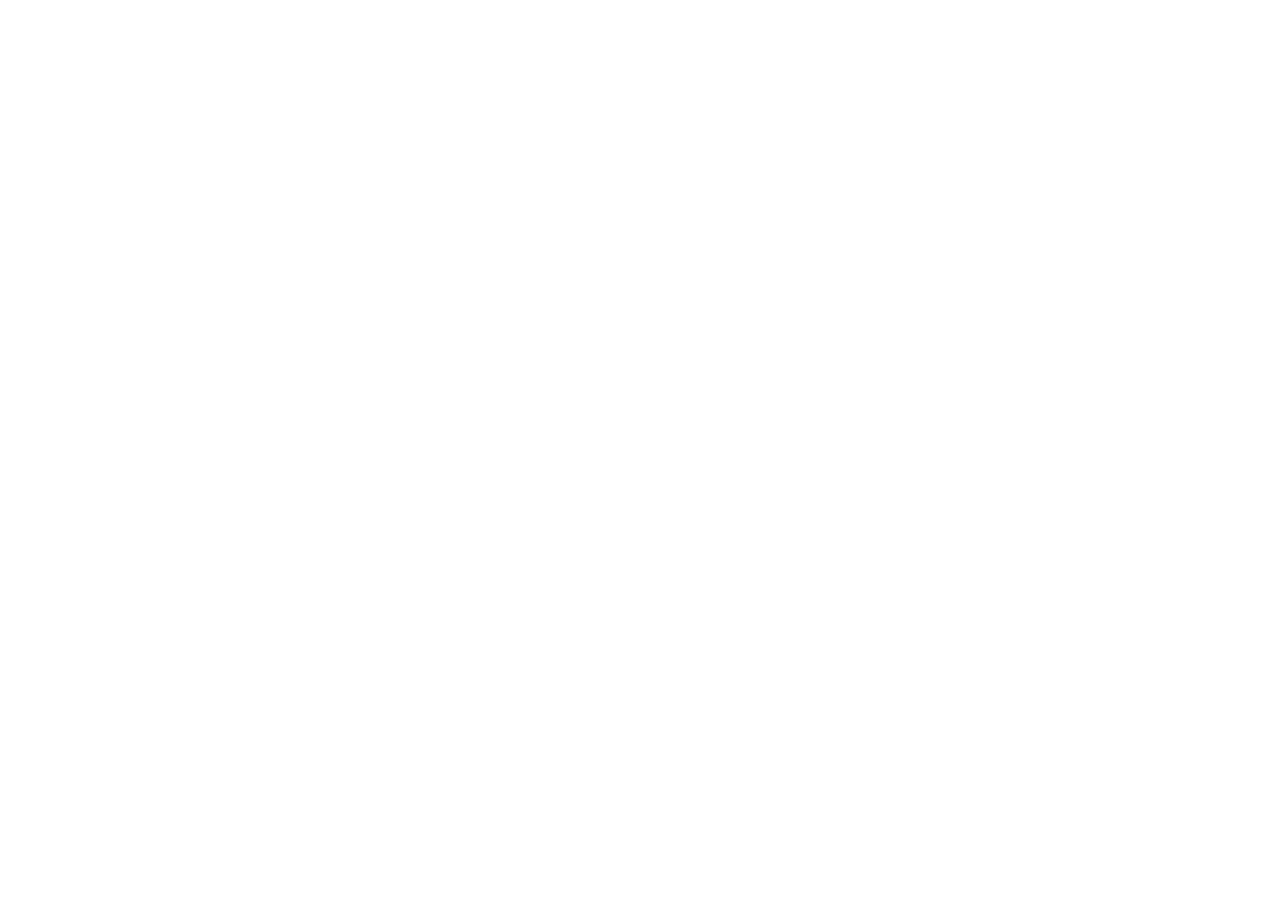
==== index.html @ 6e20f707 "init project" ====
<!DOCTYPE html>
<html lang="en">

<head>
    <meta charset="UTF-8">
    <meta http-equiv="X-UA-Compatible" content="IE=edge">
    <meta name="viewport" content="width=device-width, initial-scale=1.0">
    <title>Document</title>
</head>

<body>

</body>

</html>
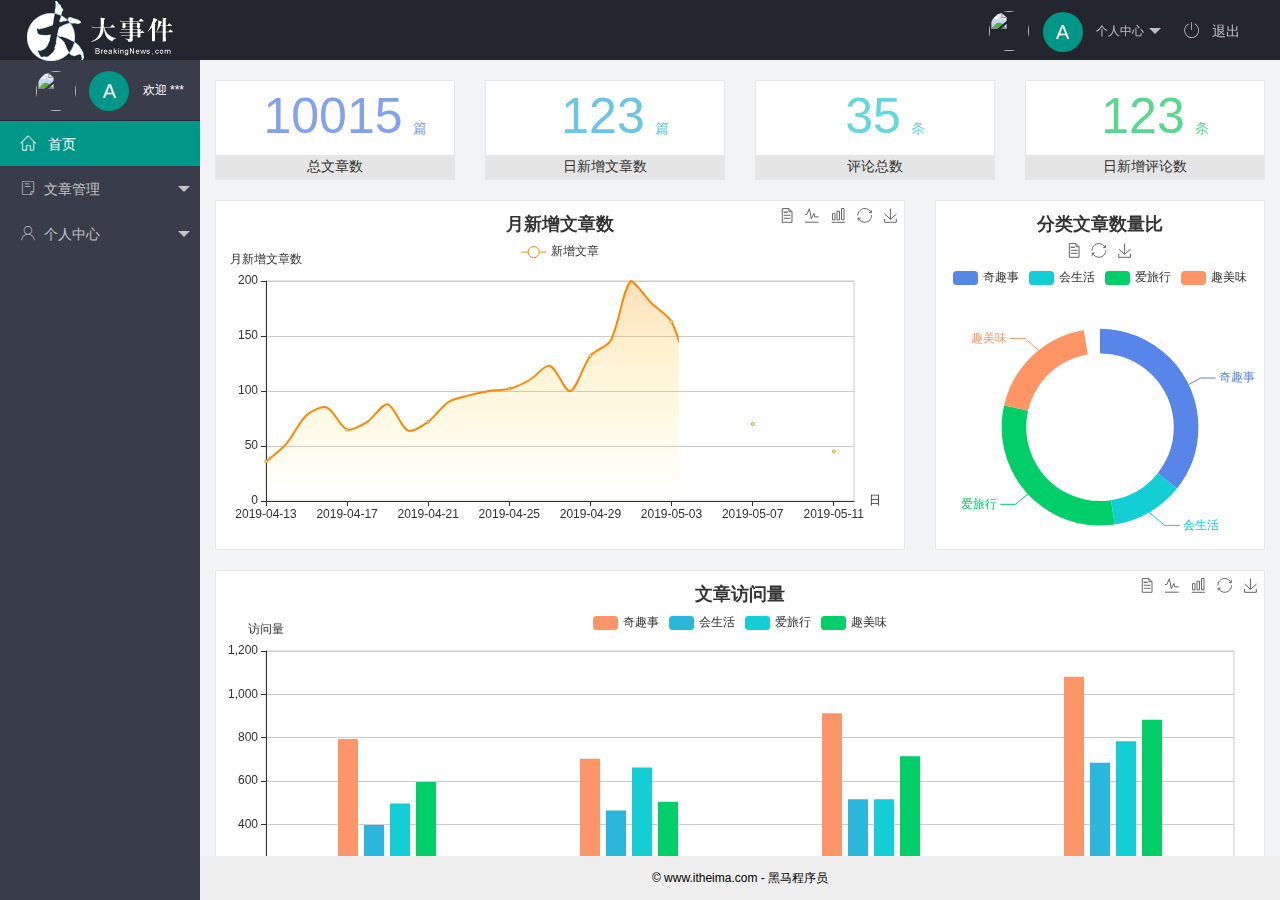
==== commit 7d698808: "完成了主页功能的开发" ====
--- a/index.html
+++ b/index.html
@@ -5,11 +5,94 @@
     <meta charset="UTF-8">
     <meta http-equiv="X-UA-Compatible" content="IE=edge">
     <meta name="viewport" content="width=device-width, initial-scale=1.0">
-    <title>Document</title>
+    <title>后台主页</title>
+    <!-- 导入 layui 的样式表 -->
+    <link rel="stylesheet" href="./assets/lib/layui/css/layui.css" />
+    <!-- 导入第三方图标库 -->
+    <link rel="stylesheet" href="./assets/fonts/iconfont.css" />
+    <!-- 导入自己的样式表 -->
+    <link rel="stylesheet" href="./assets/css/index.css" />
 </head>
 
 <body>
+    <div class="layui-layout layui-layout-admin">
+        <div class="layui-header">
+            <div class="layui-logo layui-hide-xs ">
+                <img src="./assets/images/logo.png" alt="">
+            </div>
+            <!-- 头部区域（可配合layui 已有的水平导航） -->
+            <ul class="layui-nav layui-layout-right">
+                <li class="layui-nav-item layui-hide layui-show-md-inline-block">
+                    <a href="javascript:;" class="userinfo">
+                        <img src="//tva1.sinaimg.cn/crop.0.0.118.118.180/5db11ff4gw1e77d3nqrv8j203b03cweg.jpg" class="layui-nav-img">
+                        <span class="text-avatar">A</span> 个人中心
+                    </a>
+                    <dl class="layui-nav-child">
+                        <dd><a href="">基本资料</a></dd>
+                        <dd><a href="">更换头像</a></dd>
+                        <dd><a href="">重置密码</a></dd>
+                    </dl>
+                </li>
+                <li class="layui-nav-item" lay-header-event="menuRight" lay-unselect>
+                    <a href="javascript:;" id="btnLogout">
+                        <span class="iconfont icon-tuichu"></span> 退出
+                    </a>
+                </li>
+            </ul>
+        </div>
 
+        <div class="layui-side layui-bg-black">
+            <div class="layui-side-scroll">
+                <div class="userinfo">
+                    <img src="//tva1.sinaimg.cn/crop.0.0.118.118.180/5db11ff4gw1e77d3nqrv8j203b03cweg.jpg" class="layui-nav-img">
+                    <span class="text-avatar">A</span>
+                    <span id="welcome">欢迎 ***</span>
+                </div>
+                <!-- 左侧导航区域（可配合layui已有的垂直导航） -->
+                <ul class="layui-nav layui-nav-tree" lay-shrink="all">
+                    <li class="layui-nav-item layui-this">
+                        <a href="./home/dashboard.html" target="fm">
+                            <span class="iconfont icon-home"></span> 首页
+                        </a>
+                    </li>
+                    <li class="layui-nav-item">
+                        <a class="" href="javascript:;"><span class="iconfont icon-16"></span>文章管理</a>
+                        <dl class="layui-nav-child">
+                            <dd><a href="javascript:;"><i class="layui-icon layui-icon-app"></i>文章类别</a></dd>
+                            <dd><a href="javascript:;"><i class="layui-icon layui-icon-app"></i>文章列表</a></dd>
+                            <dd><a href="javascript:;"><i class="layui-icon layui-icon-app"></i>发布文章</a></dd>
+                        </dl>
+                    </li>
+                    <li class="layui-nav-item">
+                        <a href="javascript:;"><span class="iconfont icon-user"></span>个人中心</a>
+                        <dl class="layui-nav-child">
+                            <dd><a href="javascript:;"><i class="layui-icon layui-icon-app"></i>基本资料</a></dd>
+                            <dd><a href="javascript:;"><i class="layui-icon layui-icon-app"></i>更换头像</a></dd>
+                            <dd><a href="javascript:;"><i class="layui-icon layui-icon-app"></i>重置密码</a></dd>
+                        </dl>
+                    </li>
+                </ul>
+            </div>
+        </div>
+
+        <div class="layui-body">
+            <!-- 内容主体区域 -->
+            <iframe name="fm" src="./home/dashboard.html" frameborder="0"></iframe>
+        </div>
+
+        <div class="layui-footer">
+            <!-- 底部固定区域 -->
+            © www.itheima.com - 黑马程序员
+        </div>
+    </div>
+    <!-- 导入 layui 的JS文件 -->
+    <script src="./assets/lib/layui/layui.all.js"></script>
+    <!-- 导入 jQuery -->
+    <script src="./assets/lib/jquery.js"></script>
+    <!-- 导入自己封装的 baseAPI -->
+    <script src="./assets/js/baseAPI.js"></script>
+    <!-- 导入自己的 js 文件 -->
+    <script src="./assets/js/index.js"></script>
 </body>
 
 </html>--- a/assets/lib/layui/css/layui.css
+++ b/assets/lib/layui/css/layui.css
@@ -0,0 +1,2 @@
+/** layui-v2.5.5 MIT License By https://www.layui.com */
+ .layui-inline,img{display:inline-block;vertical-align:middle}h1,h2,h3,h4,h5,h6{font-weight:400}.layui-edge,.layui-header,.layui-inline,.layui-main{position:relative}.layui-body,.layui-edge,.layui-elip{overflow:hidden}.layui-btn,.layui-edge,.layui-inline,img{vertical-align:middle}.layui-btn,.layui-disabled,.layui-icon,.layui-unselect{-moz-user-select:none;-webkit-user-select:none;-ms-user-select:none}.layui-elip,.layui-form-checkbox span,.layui-form-pane .layui-form-label{text-overflow:ellipsis;white-space:nowrap}.layui-breadcrumb,.layui-tree-btnGroup{visibility:hidden}blockquote,body,button,dd,div,dl,dt,form,h1,h2,h3,h4,h5,h6,input,li,ol,p,pre,td,textarea,th,ul{margin:0;padding:0;-webkit-tap-highlight-color:rgba(0,0,0,0)}a:active,a:hover{outline:0}img{border:none}li{list-style:none}table{border-collapse:collapse;border-spacing:0}h4,h5,h6{font-size:100%}button,input,optgroup,option,select,textarea{font-family:inherit;font-size:inherit;font-style:inherit;font-weight:inherit;outline:0}pre{white-space:pre-wrap;white-space:-moz-pre-wrap;white-space:-pre-wrap;white-space:-o-pre-wrap;word-wrap:break-word}body{line-height:24px;font:14px Helvetica Neue,Helvetica,PingFang SC,Tahoma,Arial,sans-serif}hr{height:1px;margin:10px 0;border:0;clear:both}a{color:#333;text-decoration:none}a:hover{color:#777}a cite{font-style:normal;*cursor:pointer}.layui-border-box,.layui-border-box *{box-sizing:border-box}.layui-box,.layui-box *{box-sizing:content-box}.layui-clear{clear:both;*zoom:1}.layui-clear:after{content:'\20';clear:both;*zoom:1;display:block;height:0}.layui-inline{*display:inline;*zoom:1}.layui-edge{display:inline-block;width:0;height:0;border-width:6px;border-style:dashed;border-color:transparent}.layui-edge-top{top:-4px;border-bottom-color:#999;border-bottom-style:solid}.layui-edge-right{border-left-color:#999;border-left-style:solid}.layui-edge-bottom{top:2px;border-top-color:#999;border-top-style:solid}.layui-edge-left{border-right-color:#999;border-right-style:solid}.layui-disabled,.layui-disabled:hover{color:#d2d2d2!important;cursor:not-allowed!important}.layui-circle{border-radius:100%}.layui-show{display:block!important}.layui-hide{display:none!important}@font-face{font-family:layui-icon;src:url(../font/iconfont.eot?v=250);src:url(../font/iconfont.eot?v=250#iefix) format('embedded-opentype'),url(../font/iconfont.woff2?v=250) format('woff2'),url(../font/iconfont.woff?v=250) format('woff'),url(../font/iconfont.ttf?v=250) format('truetype'),url(../font/iconfont.svg?v=250#layui-icon) format('svg')}.layui-icon{font-family:layui-icon!important;font-size:16px;font-style:normal;-webkit-font-smoothing:antialiased;-moz-osx-font-smoothing:grayscale}.layui-icon-reply-fill:before{content:"\e611"}.layui-icon-set-fill:before{content:"\e614"}.layui-icon-menu-fill:before{content:"\e60f"}.layui-icon-search:before{content:"\e615"}.layui-icon-share:before{content:"\e641"}.layui-icon-set-sm:before{content:"\e620"}.layui-icon-engine:before{content:"\e628"}.layui-icon-close:before{content:"\1006"}.layui-icon-close-fill:before{content:"\1007"}.layui-icon-chart-screen:before{content:"\e629"}.layui-icon-star:before{content:"\e600"}.layui-icon-circle-dot:before{content:"\e617"}.layui-icon-chat:before{content:"\e606"}.layui-icon-release:before{content:"\e609"}.layui-icon-list:before{content:"\e60a"}.layui-icon-chart:before{content:"\e62c"}.layui-icon-ok-circle:before{content:"\1005"}.layui-icon-layim-theme:before{content:"\e61b"}.layui-icon-table:before{content:"\e62d"}.layui-icon-right:before{content:"\e602"}.layui-icon-left:before{content:"\e603"}.layui-icon-cart-simple:before{content:"\e698"}.layui-icon-face-cry:before{content:"\e69c"}.layui-icon-face-smile:before{content:"\e6af"}.layui-icon-survey:before{content:"\e6b2"}.layui-icon-tree:before{content:"\e62e"}.layui-icon-upload-circle:before{content:"\e62f"}.layui-icon-add-circle:before{content:"\e61f"}.layui-icon-download-circle:before{content:"\e601"}.layui-icon-templeate-1:before{content:"\e630"}.layui-icon-util:before{content:"\e631"}.layui-icon-face-surprised:before{content:"\e664"}.layui-icon-edit:before{content:"\e642"}.layui-icon-speaker:before{content:"\e645"}.layui-icon-down:before{content:"\e61a"}.layui-icon-file:before{content:"\e621"}.layui-icon-layouts:before{content:"\e632"}.layui-icon-rate-half:before{content:"\e6c9"}.layui-icon-add-circle-fine:before{content:"\e608"}.layui-icon-prev-circle:before{content:"\e633"}.layui-icon-read:before{content:"\e705"}.layui-icon-404:before{content:"\e61c"}.layui-icon-carousel:before{content:"\e634"}.layui-icon-help:before{content:"\e607"}.layui-icon-code-circle:before{content:"\e635"}.layui-icon-water:before{content:"\e636"}.layui-icon-username:before{content:"\e66f"}.layui-icon-find-fill:before{content:"\e670"}.layui-icon-about:before{content:"\e60b"}.layui-icon-location:before{content:"\e715"}.layui-icon-up:before{content:"\e619"}.layui-icon-pause:before{content:"\e651"}.layui-icon-date:before{content:"\e637"}.layui-icon-layim-uploadfile:before{content:"\e61d"}.layui-icon-delete:before{content:"\e640"}.layui-icon-play:before{content:"\e652"}.layui-icon-top:before{content:"\e604"}.layui-icon-friends:before{content:"\e612"}.layui-icon-refresh-3:before{content:"\e9aa"}.layui-icon-ok:before{content:"\e605"}.layui-icon-layer:before{content:"\e638"}.layui-icon-face-smile-fine:before{content:"\e60c"}.layui-icon-dollar:before{content:"\e659"}.layui-icon-group:before{content:"\e613"}.layui-icon-layim-download:before{content:"\e61e"}.layui-icon-picture-fine:before{content:"\e60d"}.layui-icon-link:before{content:"\e64c"}.layui-icon-diamond:before{content:"\e735"}.layui-icon-log:before{content:"\e60e"}.layui-icon-rate-solid:before{content:"\e67a"}.layui-icon-fonts-del:before{content:"\e64f"}.layui-icon-unlink:before{content:"\e64d"}.layui-icon-fonts-clear:before{content:"\e639"}.layui-icon-triangle-r:before{content:"\e623"}.layui-icon-circle:before{content:"\e63f"}.layui-icon-radio:before{content:"\e643"}.layui-icon-align-center:before{content:"\e647"}.layui-icon-align-right:before{content:"\e648"}.layui-icon-align-left:before{content:"\e649"}.layui-icon-loading-1:before{content:"\e63e"}.layui-icon-return:before{content:"\e65c"}.layui-icon-fonts-strong:before{content:"\e62b"}.layui-icon-upload:before{content:"\e67c"}.layui-icon-dialogue:before{content:"\e63a"}.layui-icon-video:before{content:"\e6ed"}.layui-icon-headset:before{content:"\e6fc"}.layui-icon-cellphone-fine:before{content:"\e63b"}.layui-icon-add-1:before{content:"\e654"}.layui-icon-face-smile-b:before{content:"\e650"}.layui-icon-fonts-html:before{content:"\e64b"}.layui-icon-form:before{content:"\e63c"}.layui-icon-cart:before{content:"\e657"}.layui-icon-camera-fill:before{content:"\e65d"}.layui-icon-tabs:before{content:"\e62a"}.layui-icon-fonts-code:before{content:"\e64e"}.layui-icon-fire:before{content:"\e756"}.layui-icon-set:before{content:"\e716"}.layui-icon-fonts-u:before{content:"\e646"}.layui-icon-triangle-d:before{content:"\e625"}.layui-icon-tips:before{content:"\e702"}.layui-icon-picture:before{content:"\e64a"}.layui-icon-more-vertical:before{content:"\e671"}.layui-icon-flag:before{content:"\e66c"}.layui-icon-loading:before{content:"\e63d"}.layui-icon-fonts-i:before{content:"\e644"}.layui-icon-refresh-1:before{content:"\e666"}.layui-icon-rmb:before{content:"\e65e"}.layui-icon-home:before{content:"\e68e"}.layui-icon-user:before{content:"\e770"}.layui-icon-notice:before{content:"\e667"}.layui-icon-login-weibo:before{content:"\e675"}.layui-icon-voice:before{content:"\e688"}.layui-icon-upload-drag:before{content:"\e681"}.layui-icon-login-qq:before{content:"\e676"}.layui-icon-snowflake:before{content:"\e6b1"}.layui-icon-file-b:before{content:"\e655"}.layui-icon-template:before{content:"\e663"}.layui-icon-auz:before{content:"\e672"}.layui-icon-console:before{content:"\e665"}.layui-icon-app:before{content:"\e653"}.layui-icon-prev:before{content:"\e65a"}.layui-icon-website:before{content:"\e7ae"}.layui-icon-next:before{content:"\e65b"}.layui-icon-component:before{content:"\e857"}.layui-icon-more:before{content:"\e65f"}.layui-icon-login-wechat:before{content:"\e677"}.layui-icon-shrink-right:before{content:"\e668"}.layui-icon-spread-left:before{content:"\e66b"}.layui-icon-camera:before{content:"\e660"}.layui-icon-note:before{content:"\e66e"}.layui-icon-refresh:before{content:"\e669"}.layui-icon-female:before{content:"\e661"}.layui-icon-male:before{content:"\e662"}.layui-icon-password:before{content:"\e673"}.layui-icon-senior:before{content:"\e674"}.layui-icon-theme:before{content:"\e66a"}.layui-icon-tread:before{content:"\e6c5"}.layui-icon-praise:before{content:"\e6c6"}.layui-icon-star-fill:before{content:"\e658"}.layui-icon-rate:before{content:"\e67b"}.layui-icon-template-1:before{content:"\e656"}.layui-icon-vercode:before{content:"\e679"}.layui-icon-cellphone:before{content:"\e678"}.layui-icon-screen-full:before{content:"\e622"}.layui-icon-screen-restore:before{content:"\e758"}.layui-icon-cols:before{content:"\e610"}.layui-icon-export:before{content:"\e67d"}.layui-icon-print:before{content:"\e66d"}.layui-icon-slider:before{content:"\e714"}.layui-icon-addition:before{content:"\e624"}.layui-icon-subtraction:before{content:"\e67e"}.layui-icon-service:before{content:"\e626"}.layui-icon-transfer:before{content:"\e691"}.layui-main{width:1140px;margin:0 auto}.layui-header{z-index:1000;height:60px}.layui-header a:hover{transition:all .5s;-webkit-transition:all .5s}.layui-side{position:fixed;left:0;top:0;bottom:0;z-index:999;width:200px;overflow-x:hidden}.layui-side-scroll{position:relative;width:220px;height:100%;overflow-x:hidden}.layui-body{position:absolute;left:200px;right:0;top:0;bottom:0;z-index:998;width:auto;overflow-y:auto;box-sizing:border-box}.layui-layout-body{overflow:hidden}.layui-layout-admin .layui-header{background-color:#23262E}.layui-layout-admin .layui-side{top:60px;width:200px;overflow-x:hidden}.layui-layout-admin .layui-body{position:fixed;top:60px;bottom:44px}.layui-layout-admin .layui-main{width:auto;margin:0 15px}.layui-layout-admin .layui-footer{position:fixed;left:200px;right:0;bottom:0;height:44px;line-height:44px;padding:0 15px;background-color:#eee}.layui-layout-admin .layui-logo{position:absolute;left:0;top:0;width:200px;height:100%;line-height:60px;text-align:center;color:#009688;font-size:16px}.layui-layout-admin .layui-header .layui-nav{background:0 0}.layui-layout-left{position:absolute!important;left:200px;top:0}.layui-layout-right{position:absolute!important;right:0;top:0}.layui-container{position:relative;margin:0 auto;padding:0 15px;box-sizing:border-box}.layui-fluid{position:relative;margin:0 auto;padding:0 15px}.layui-row:after,.layui-row:before{content:'';display:block;clear:both}.layui-col-lg1,.layui-col-lg10,.layui-col-lg11,.layui-col-lg12,.layui-col-lg2,.layui-col-lg3,.layui-col-lg4,.layui-col-lg5,.layui-col-lg6,.layui-col-lg7,.layui-col-lg8,.layui-col-lg9,.layui-col-md1,.layui-col-md10,.layui-col-md11,.layui-col-md12,.layui-col-md2,.layui-col-md3,.layui-col-md4,.layui-col-md5,.layui-col-md6,.layui-col-md7,.layui-col-md8,.layui-col-md9,.layui-col-sm1,.layui-col-sm10,.layui-col-sm11,.layui-col-sm12,.layui-col-sm2,.layui-col-sm3,.layui-col-sm4,.layui-col-sm5,.layui-col-sm6,.layui-col-sm7,.layui-col-sm8,.layui-col-sm9,.layui-col-xs1,.layui-col-xs10,.layui-col-xs11,.layui-col-xs12,.layui-col-xs2,.layui-col-xs3,.layui-col-xs4,.layui-col-xs5,.layui-col-xs6,.layui-col-xs7,.layui-col-xs8,.layui-col-xs9{position:relative;display:block;box-sizing:border-box}.layui-col-xs1,.layui-col-xs10,.layui-col-xs11,.layui-col-xs12,.layui-col-xs2,.layui-col-xs3,.layui-col-xs4,.layui-col-xs5,.layui-col-xs6,.layui-col-xs7,.layui-col-xs8,.layui-col-xs9{float:left}.layui-col-xs1{width:8.33333333%}.layui-col-xs2{width:16.66666667%}.layui-col-xs3{width:25%}.layui-col-xs4{width:33.33333333%}.layui-col-xs5{width:41.66666667%}.layui-col-xs6{width:50%}.layui-col-xs7{width:58.33333333%}.layui-col-xs8{width:66.66666667%}.layui-col-xs9{width:75%}.layui-col-xs10{width:83.33333333%}.layui-col-xs11{width:91.66666667%}.layui-col-xs12{width:100%}.layui-col-xs-offset1{margin-left:8.33333333%}.layui-col-xs-offset2{margin-left:16.66666667%}.layui-col-xs-offset3{margin-left:25%}.layui-col-xs-offset4{margin-left:33.33333333%}.layui-col-xs-offset5{margin-left:41.66666667%}.layui-col-xs-offset6{margin-left:50%}.layui-col-xs-offset7{margin-left:58.33333333%}.layui-col-xs-offset8{margin-left:66.66666667%}.layui-col-xs-offset9{margin-left:75%}.layui-col-xs-offset10{margin-left:83.33333333%}.layui-col-xs-offset11{margin-left:91.66666667%}.layui-col-xs-offset12{margin-left:100%}@media screen and (max-width:768px){.layui-hide-xs{display:none!important}.layui-show-xs-block{display:block!important}.layui-show-xs-inline{display:inline!important}.layui-show-xs-inline-block{display:inline-block!important}}@media screen and (min-width:768px){.layui-container{width:750px}.layui-hide-sm{display:none!important}.layui-show-sm-block{display:block!important}.layui-show-sm-inline{display:inline!important}.layui-show-sm-inline-block{display:inline-block!important}.layui-col-sm1,.layui-col-sm10,.layui-col-sm11,.layui-col-sm12,.layui-col-sm2,.layui-col-sm3,.layui-col-sm4,.layui-col-sm5,.layui-col-sm6,.layui-col-sm7,.layui-col-sm8,.layui-col-sm9{float:left}.layui-col-sm1{width:8.33333333%}.layui-col-sm2{width:16.66666667%}.layui-col-sm3{width:25%}.layui-col-sm4{width:33.33333333%}.layui-col-sm5{width:41.66666667%}.layui-col-sm6{width:50%}.layui-col-sm7{width:58.33333333%}.layui-col-sm8{width:66.66666667%}.layui-col-sm9{width:75%}.layui-col-sm10{width:83.33333333%}.layui-col-sm11{width:91.66666667%}.layui-col-sm12{width:100%}.layui-col-sm-offset1{margin-left:8.33333333%}.layui-col-sm-offset2{margin-left:16.66666667%}.layui-col-sm-offset3{margin-left:25%}.layui-col-sm-offset4{margin-left:33.33333333%}.layui-col-sm-offset5{margin-left:41.66666667%}.layui-col-sm-offset6{margin-left:50%}.layui-col-sm-offset7{margin-left:58.33333333%}.layui-col-sm-offset8{margin-left:66.66666667%}.layui-col-sm-offset9{margin-left:75%}.layui-col-sm-offset10{margin-left:83.33333333%}.layui-col-sm-offset11{margin-left:91.66666667%}.layui-col-sm-offset12{margin-left:100%}}@media screen and (min-width:992px){.layui-container{width:970px}.layui-hide-md{display:none!important}.layui-show-md-block{display:block!important}.layui-show-md-inline{display:inline!important}.layui-show-md-inline-block{display:inline-block!important}.layui-col-md1,.layui-col-md10,.layui-col-md11,.layui-col-md12,.layui-col-md2,.layui-col-md3,.layui-col-md4,.layui-col-md5,.layui-col-md6,.layui-col-md7,.layui-col-md8,.layui-col-md9{float:left}.layui-col-md1{width:8.33333333%}.layui-col-md2{width:16.66666667%}.layui-col-md3{width:25%}.layui-col-md4{width:33.33333333%}.layui-col-md5{width:41.66666667%}.layui-col-md6{width:50%}.layui-col-md7{width:58.33333333%}.layui-col-md8{width:66.66666667%}.layui-col-md9{width:75%}.layui-col-md10{width:83.33333333%}.layui-col-md11{width:91.66666667%}.layui-col-md12{width:100%}.layui-col-md-offset1{margin-left:8.33333333%}.layui-col-md-offset2{margin-left:16.66666667%}.layui-col-md-offset3{margin-left:25%}.layui-col-md-offset4{margin-left:33.33333333%}.layui-col-md-offset5{margin-left:41.66666667%}.layui-col-md-offset6{margin-left:50%}.layui-col-md-offset7{margin-left:58.33333333%}.layui-col-md-offset8{margin-left:66.66666667%}.layui-col-md-offset9{margin-left:75%}.layui-col-md-offset10{margin-left:83.33333333%}.layui-col-md-offset11{margin-left:91.66666667%}.layui-col-md-offset12{margin-left:100%}}@media screen and (min-width:1200px){.layui-container{width:1170px}.layui-hide-lg{display:none!important}.layui-show-lg-block{display:block!important}.layui-show-lg-inline{display:inline!important}.layui-show-lg-inline-block{display:inline-block!important}.layui-col-lg1,.layui-col-lg10,.layui-col-lg11,.layui-col-lg12,.layui-col-lg2,.layui-col-lg3,.layui-col-lg4,.layui-col-lg5,.layui-col-lg6,.layui-col-lg7,.layui-col-lg8,.layui-col-lg9{float:left}.layui-col-lg1{width:8.33333333%}.layui-col-lg2{width:16.66666667%}.layui-col-lg3{width:25%}.layui-col-lg4{width:33.33333333%}.layui-col-lg5{width:41.66666667%}.layui-col-lg6{width:50%}.layui-col-lg7{width:58.33333333%}.layui-col-lg8{width:66.66666667%}.layui-col-lg9{width:75%}.layui-col-lg10{width:83.33333333%}.layui-col-lg11{width:91.66666667%}.layui-col-lg12{width:100%}.layui-col-lg-offset1{margin-left:8.33333333%}.layui-col-lg-offset2{margin-left:16.66666667%}.layui-col-lg-offset3{margin-left:25%}.layui-col-lg-offset4{margin-left:33.33333333%}.layui-col-lg-offset5{margin-left:41.66666667%}.layui-col-lg-offset6{margin-left:50%}.layui-col-lg-offset7{margin-left:58.33333333%}.layui-col-lg-offset8{margin-left:66.66666667%}.layui-col-lg-offset9{margin-left:75%}.layui-col-lg-offset10{margin-left:83.33333333%}.layui-col-lg-offset11{margin-left:91.66666667%}.layui-col-lg-offset12{margin-left:100%}}.layui-col-space1{margin:-.5px}.layui-col-space1>*{padding:.5px}.layui-col-space3{margin:-1.5px}.layui-col-space3>*{padding:1.5px}.layui-col-space5{margin:-2.5px}.layui-col-space5>*{padding:2.5px}.layui-col-space8{margin:-3.5px}.layui-col-space8>*{padding:3.5px}.layui-col-space10{margin:-5px}.layui-col-space10>*{padding:5px}.layui-col-space12{margin:-6px}.layui-col-space12>*{padding:6px}.layui-col-space15{margin:-7.5px}.layui-col-space15>*{padding:7.5px}.layui-col-space18{margin:-9px}.layui-col-space18>*{padding:9px}.layui-col-space20{margin:-10px}.layui-col-space20>*{padding:10px}.layui-col-space22{margin:-11px}.layui-col-space22>*{padding:11px}.layui-col-space25{margin:-12.5px}.layui-col-space25>*{padding:12.5px}.layui-col-space30{margin:-15px}.layui-col-space30>*{padding:15px}.layui-btn,.layui-input,.layui-select,.layui-textarea,.layui-upload-button{outline:0;-webkit-appearance:none;transition:all .3s;-webkit-transition:all .3s;box-sizing:border-box}.layui-elem-quote{margin-bottom:10px;padding:15px;line-height:22px;border-left:5px solid #009688;border-radius:0 2px 2px 0;background-color:#f2f2f2}.layui-quote-nm{border-style:solid;border-width:1px 1px 1px 5px;background:0 0}.layui-elem-field{margin-bottom:10px;padding:0;border-width:1px;border-style:solid}.layui-elem-field legend{margin-left:20px;padding:0 10px;font-size:20px;font-weight:300}.layui-field-title{margin:10px 0 20px;border-width:1px 0 0}.layui-field-box{padding:10px 15px}.layui-field-title .layui-field-box{padding:10px 0}.layui-progress{position:relative;height:6px;border-radius:20px;background-color:#e2e2e2}.layui-progress-bar{position:absolute;left:0;top:0;width:0;max-width:100%;height:6px;border-radius:20px;text-align:right;background-color:#5FB878;transition:all .3s;-webkit-transition:all .3s}.layui-progress-big,.layui-progress-big .layui-progress-bar{height:18px;line-height:18px}.layui-progress-text{position:relative;top:-20px;line-height:18px;font-size:12px;color:#666}.layui-progress-big .layui-progress-text{position:static;padding:0 10px;color:#fff}.layui-collapse{border-width:1px;border-style:solid;border-radius:2px}.layui-colla-content,.layui-colla-item{border-top-width:1px;border-top-style:solid}.layui-colla-item:first-child{border-top:none}.layui-colla-title{position:relative;height:42px;line-height:42px;padding:0 15px 0 35px;color:#333;background-color:#f2f2f2;cursor:pointer;font-size:14px;overflow:hidden}.layui-colla-content{display:none;padding:10px 15px;line-height:22px;color:#666}.layui-colla-icon{position:absolute;left:15px;top:0;font-size:14px}.layui-card{margin-bottom:15px;border-radius:2px;background-color:#fff;box-shadow:0 1px 2px 0 rgba(0,0,0,.05)}.layui-card:last-child{margin-bottom:0}.layui-card-header{position:relative;height:42px;line-height:42px;padding:0 15px;border-bottom:1px solid #f6f6f6;color:#333;border-radius:2px 2px 0 0;font-size:14px}.layui-bg-black,.layui-bg-blue,.layui-bg-cyan,.layui-bg-green,.layui-bg-orange,.layui-bg-red{color:#fff!important}.layui-card-body{position:relative;padding:10px 15px;line-height:24px}.layui-card-body[pad15]{padding:15px}.layui-card-body[pad20]{padding:20px}.layui-card-body .layui-table{margin:5px 0}.layui-card .layui-tab{margin:0}.layui-panel-window{position:relative;padding:15px;border-radius:0;border-top:5px solid #E6E6E6;background-color:#fff}.layui-auxiliar-moving{position:fixed;left:0;right:0;top:0;bottom:0;width:100%;height:100%;background:0 0;z-index:9999999999}.layui-form-label,.layui-form-mid,.layui-form-select,.layui-input-block,.layui-input-inline,.layui-textarea{position:relative}.layui-bg-red{background-color:#FF5722!important}.layui-bg-orange{background-color:#FFB800!important}.layui-bg-green{background-color:#009688!important}.layui-bg-cyan{background-color:#2F4056!important}.layui-bg-blue{background-color:#1E9FFF!important}.layui-bg-black{background-color:#393D49!important}.layui-bg-gray{background-color:#eee!important;color:#666!important}.layui-badge-rim,.layui-colla-content,.layui-colla-item,.layui-collapse,.layui-elem-field,.layui-form-pane .layui-form-item[pane],.layui-form-pane .layui-form-label,.layui-input,.layui-layedit,.layui-layedit-tool,.layui-quote-nm,.layui-select,.layui-tab-bar,.layui-tab-card,.layui-tab-title,.layui-tab-title .layui-this:after,.layui-textarea{border-color:#e6e6e6}.layui-timeline-item:before,hr{background-color:#e6e6e6}.layui-text{line-height:22px;font-size:14px;color:#666}.layui-text h1,.layui-text h2,.layui-text h3{font-weight:500;color:#333}.layui-text h1{font-size:30px}.layui-text h2{font-size:24px}.layui-text h3{font-size:18px}.layui-text a:not(.layui-btn){color:#01AAED}.layui-text a:not(.layui-btn):hover{text-decoration:underline}.layui-text ul{padding:5px 0 5px 15px}.layui-text ul li{margin-top:5px;list-style-type:disc}.layui-text em,.layui-word-aux{color:#999!important;padding:0 5px!important}.layui-btn{display:inline-block;height:38px;line-height:38px;padding:0 18px;background-color:#009688;color:#fff;white-space:nowrap;text-align:center;font-size:14px;border:none;border-radius:2px;cursor:pointer}.layui-btn:hover{opacity:.8;filter:alpha(opacity=80);color:#fff}.layui-btn:active{opacity:1;filter:alpha(opacity=100)}.layui-btn+.layui-btn{margin-left:10px}.layui-btn-container{font-size:0}.layui-btn-container .layui-btn{margin-right:10px;margin-bottom:10px}.layui-btn-container .layui-btn+.layui-btn{margin-left:0}.layui-table .layui-btn-container .layui-btn{margin-bottom:9px}.layui-btn-radius{border-radius:100px}.layui-btn .layui-icon{margin-right:3px;font-size:18px;vertical-align:bottom;vertical-align:middle\9}.layui-btn-primary{border:1px solid #C9C9C9;background-color:#fff;color:#555}.layui-btn-primary:hover{border-color:#009688;color:#333}.layui-btn-normal{background-color:#1E9FFF}.layui-btn-warm{background-color:#FFB800}.layui-btn-danger{background-color:#FF5722}.layui-btn-checked{background-color:#5FB878}.layui-btn-disabled,.layui-btn-disabled:active,.layui-btn-disabled:hover{border:1px solid #e6e6e6;background-color:#FBFBFB;color:#C9C9C9;cursor:not-allowed;opacity:1}.layui-btn-lg{height:44px;line-height:44px;padding:0 25px;font-size:16px}.layui-btn-sm{height:30px;line-height:30px;padding:0 10px;font-size:12px}.layui-btn-sm i{font-size:16px!important}.layui-btn-xs{height:22px;line-height:22px;padding:0 5px;font-size:12px}.layui-btn-xs i{font-size:14px!important}.layui-btn-group{display:inline-block;vertical-align:middle;font-size:0}.layui-btn-group .layui-btn{margin-left:0!important;margin-right:0!important;border-left:1px solid rgba(255,255,255,.5);border-radius:0}.layui-btn-group .layui-btn-primary{border-left:none}.layui-btn-group .layui-btn-primary:hover{border-color:#C9C9C9;color:#009688}.layui-btn-group .layui-btn:first-child{border-left:none;border-radius:2px 0 0 2px}.layui-btn-group .layui-btn-primary:first-child{border-left:1px solid #c9c9c9}.layui-btn-group .layui-btn:last-child{border-radius:0 2px 2px 0}.layui-btn-group .layui-btn+.layui-btn{margin-left:0}.layui-btn-group+.layui-btn-group{margin-left:10px}.layui-btn-fluid{width:100%}.layui-input,.layui-select,.layui-textarea{height:38px;line-height:1.3;line-height:38px\9;border-width:1px;border-style:solid;background-color:#fff;border-radius:2px}.layui-input::-webkit-input-placeholder,.layui-select::-webkit-input-placeholder,.layui-textarea::-webkit-input-placeholder{line-height:1.3}.layui-input,.layui-textarea{display:block;width:100%;padding-left:10px}.layui-input:hover,.layui-textarea:hover{border-color:#D2D2D2!important}.layui-input:focus,.layui-textarea:focus{border-color:#C9C9C9!important}.layui-textarea{min-height:100px;height:auto;line-height:20px;padding:6px 10px;resize:vertical}.layui-select{padding:0 10px}.layui-form input[type=checkbox],.layui-form input[type=radio],.layui-form select{display:none}.layui-form [lay-ignore]{display:initial}.layui-form-item{margin-bottom:15px;clear:both;*zoom:1}.layui-form-item:after{content:'\20';clear:both;*zoom:1;display:block;height:0}.layui-form-label{float:left;display:block;padding:9px 15px;width:80px;font-weight:400;line-height:20px;text-align:right}.layui-form-label-col{display:block;float:none;padding:9px 0;line-height:20px;text-align:left}.layui-form-item .layui-inline{margin-bottom:5px;margin-right:10px}.layui-input-block{margin-left:110px;min-height:36px}.layui-input-inline{display:inline-block;vertical-align:middle}.layui-form-item .layui-input-inline{float:left;width:190px;margin-right:10px}.layui-form-text .layui-input-inline{width:auto}.layui-form-mid{float:left;display:block;padding:9px 0!important;line-height:20px;margin-right:10px}.layui-form-danger+.layui-form-select .layui-input,.layui-form-danger:focus{border-color:#FF5722!important}.layui-form-select .layui-input{padding-right:30px;cursor:pointer}.layui-form-select .layui-edge{position:absolute;right:10px;top:50%;margin-top:-3px;cursor:pointer;border-width:6px;border-top-color:#c2c2c2;border-top-style:solid;transition:all .3s;-webkit-transition:all .3s}.layui-form-select dl{display:none;position:absolute;left:0;top:42px;padding:5px 0;z-index:899;min-width:100%;border:1px solid #d2d2d2;max-height:300px;overflow-y:auto;background-color:#fff;border-radius:2px;box-shadow:0 2px 4px rgba(0,0,0,.12);box-sizing:border-box}.layui-form-select dl dd,.layui-form-select dl dt{padding:0 10px;line-height:36px;white-space:nowrap;overflow:hidden;text-overflow:ellipsis}.layui-form-select dl dt{font-size:12px;color:#999}.layui-form-select dl dd{cursor:pointer}.layui-form-select dl dd:hover{background-color:#f2f2f2;-webkit-transition:.5s all;transition:.5s all}.layui-form-select .layui-select-group dd{padding-left:20px}.layui-form-select dl dd.layui-select-tips{padding-left:10px!important;color:#999}.layui-form-select dl dd.layui-this{background-color:#5FB878;color:#fff}.layui-form-checkbox,.layui-form-select dl dd.layui-disabled{background-color:#fff}.layui-form-selected dl{display:block}.layui-form-checkbox,.layui-form-checkbox *,.layui-form-switch{display:inline-block;vertical-align:middle}.layui-form-selected .layui-edge{margin-top:-9px;-webkit-transform:rotate(180deg);transform:rotate(180deg);margin-top:-3px\9}:root .layui-form-selected .layui-edge{margin-top:-9px\0/IE9}.layui-form-selectup dl{top:auto;bottom:42px}.layui-select-none{margin:5px 0;text-align:center;color:#999}.layui-select-disabled .layui-disabled{border-color:#eee!important}.layui-select-disabled .layui-edge{border-top-color:#d2d2d2}.layui-form-checkbox{position:relative;height:30px;line-height:30px;margin-right:10px;padding-right:30px;cursor:pointer;font-size:0;-webkit-transition:.1s linear;transition:.1s linear;box-sizing:border-box}.layui-form-checkbox span{padding:0 10px;height:100%;font-size:14px;border-radius:2px 0 0 2px;background-color:#d2d2d2;color:#fff;overflow:hidden}.layui-form-checkbox:hover span{background-color:#c2c2c2}.layui-form-checkbox i{position:absolute;right:0;top:0;width:30px;height:28px;border:1px solid #d2d2d2;border-left:none;border-radius:0 2px 2px 0;color:#fff;font-size:20px;text-align:center}.layui-form-checkbox:hover i{border-color:#c2c2c2;color:#c2c2c2}.layui-form-checked,.layui-form-checked:hover{border-color:#5FB878}.layui-form-checked span,.layui-form-checked:hover span{background-color:#5FB878}.layui-form-checked i,.layui-form-checked:hover i{color:#5FB878}.layui-form-item .layui-form-checkbox{margin-top:4px}.layui-form-checkbox[lay-skin=primary]{height:auto!important;line-height:normal!important;min-width:18px;min-height:18px;border:none!important;margin-right:0;padding-left:28px;padding-right:0;background:0 0}.layui-form-checkbox[lay-skin=primary] span{padding-left:0;padding-right:15px;line-height:18px;background:0 0;color:#666}.layui-form-checkbox[lay-skin=primary] i{right:auto;left:0;width:16px;height:16px;line-height:16px;border:1px solid #d2d2d2;font-size:12px;border-radius:2px;background-color:#fff;-webkit-transition:.1s linear;transition:.1s linear}.layui-form-checkbox[lay-skin=primary]:hover i{border-color:#5FB878;color:#fff}.layui-form-checked[lay-skin=primary] i{border-color:#5FB878!important;background-color:#5FB878;color:#fff}.layui-checkbox-disbaled[lay-skin=primary] span{background:0 0!important;color:#c2c2c2}.layui-checkbox-disbaled[lay-skin=primary]:hover i{border-color:#d2d2d2}.layui-form-item .layui-form-checkbox[lay-skin=primary]{margin-top:10px}.layui-form-switch{position:relative;height:22px;line-height:22px;min-width:35px;padding:0 5px;margin-top:8px;border:1px solid #d2d2d2;border-radius:20px;cursor:pointer;background-color:#fff;-webkit-transition:.1s linear;transition:.1s linear}.layui-form-switch i{position:absolute;left:5px;top:3px;width:16px;height:16px;border-radius:20px;background-color:#d2d2d2;-webkit-transition:.1s linear;transition:.1s linear}.layui-form-switch em{position:relative;top:0;width:25px;margin-left:21px;padding:0!important;text-align:center!important;color:#999!important;font-style:normal!important;font-size:12px}.layui-form-onswitch{border-color:#5FB878;background-color:#5FB878}.layui-checkbox-disbaled,.layui-checkbox-disbaled i{border-color:#e2e2e2!important}.layui-form-onswitch i{left:100%;margin-left:-21px;background-color:#fff}.layui-form-onswitch em{margin-left:5px;margin-right:21px;color:#fff!important}.layui-checkbox-disbaled span{background-color:#e2e2e2!important}.layui-checkbox-disbaled:hover i{color:#fff!important}[lay-radio]{display:none}.layui-form-radio,.layui-form-radio *{display:inline-block;vertical-align:middle}.layui-form-radio{line-height:28px;margin:6px 10px 0 0;padding-right:10px;cursor:pointer;font-size:0}.layui-form-radio *{font-size:14px}.layui-form-radio>i{margin-right:8px;font-size:22px;color:#c2c2c2}.layui-form-radio>i:hover,.layui-form-radioed>i{color:#5FB878}.layui-radio-disbaled>i{color:#e2e2e2!important}.layui-form-pane .layui-form-label{width:110px;padding:8px 15px;height:38px;line-height:20px;border-width:1px;border-style:solid;border-radius:2px 0 0 2px;text-align:center;background-color:#FBFBFB;overflow:hidden;box-sizing:border-box}.layui-form-pane .layui-input-inline{margin-left:-1px}.layui-form-pane .layui-input-block{margin-left:110px;left:-1px}.layui-form-pane .layui-input{border-radius:0 2px 2px 0}.layui-form-pane .layui-form-text .layui-form-label{float:none;width:100%;border-radius:2px;box-sizing:border-box;text-align:left}.layui-form-pane .layui-form-text .layui-input-inline{display:block;margin:0;top:-1px;clear:both}.layui-form-pane .layui-form-text .layui-input-block{margin:0;left:0;top:-1px}.layui-form-pane .layui-form-text .layui-textarea{min-height:100px;border-radius:0 0 2px 2px}.layui-form-pane .layui-form-checkbox{margin:4px 0 4px 10px}.layui-form-pane .layui-form-radio,.layui-form-pane .layui-form-switch{margin-top:6px;margin-left:10px}.layui-form-pane .layui-form-item[pane]{position:relative;border-width:1px;border-style:solid}.layui-form-pane .layui-form-item[pane] .layui-form-label{position:absolute;left:0;top:0;height:100%;border-width:0 1px 0 0}.layui-form-pane .layui-form-item[pane] .layui-input-inline{margin-left:110px}@media screen and (max-width:450px){.layui-form-item .layui-form-label{text-overflow:ellipsis;overflow:hidden;white-space:nowrap}.layui-form-item .layui-inline{display:block;margin-right:0;margin-bottom:20px;clear:both}.layui-form-item .layui-inline:after{content:'\20';clear:both;display:block;height:0}.layui-form-item .layui-input-inline{display:block;float:none;left:-3px;width:auto;margin:0 0 10px 112px}.layui-form-item .layui-input-inline+.layui-form-mid{margin-left:110px;top:-5px;padding:0}.layui-form-item .layui-form-checkbox{margin-right:5px;margin-bottom:5px}}.layui-layedit{border-width:1px;border-style:solid;border-radius:2px}.layui-layedit-tool{padding:3px 5px;border-bottom-width:1px;border-bottom-style:solid;font-size:0}.layedit-tool-fixed{position:fixed;top:0;border-top:1px solid #e2e2e2}.layui-layedit-tool .layedit-tool-mid,.layui-layedit-tool .layui-icon{display:inline-block;vertical-align:middle;text-align:center;font-size:14px}.layui-layedit-tool .layui-icon{position:relative;width:32px;height:30px;line-height:30px;margin:3px 5px;color:#777;cursor:pointer;border-radius:2px}.layui-layedit-tool .layui-icon:hover{color:#393D49}.layui-layedit-tool .layui-icon:active{color:#000}.layui-layedit-tool .layedit-tool-active{background-color:#e2e2e2;color:#000}.layui-layedit-tool .layui-disabled,.layui-layedit-tool .layui-disabled:hover{color:#d2d2d2;cursor:not-allowed}.layui-layedit-tool .layedit-tool-mid{width:1px;height:18px;margin:0 10px;background-color:#d2d2d2}.layedit-tool-html{width:50px!important;font-size:30px!important}.layedit-tool-b,.layedit-tool-code,.layedit-tool-help{font-size:16px!important}.layedit-tool-d,.layedit-tool-face,.layedit-tool-image,.layedit-tool-unlink{font-size:18px!important}.layedit-tool-image input{position:absolute;font-size:0;left:0;top:0;width:100%;height:100%;opacity:.01;filter:Alpha(opacity=1);cursor:pointer}.layui-layedit-iframe iframe{display:block;width:100%}#LAY_layedit_code{overflow:hidden}.layui-laypage{display:inline-block;*display:inline;*zoom:1;vertical-align:middle;margin:10px 0;font-size:0}.layui-laypage>a:first-child,.layui-laypage>a:first-child em{border-radius:2px 0 0 2px}.layui-laypage>a:last-child,.layui-laypage>a:last-child em{border-radius:0 2px 2px 0}.layui-laypage>:first-child{margin-left:0!important}.layui-laypage>:last-child{margin-right:0!important}.layui-laypage a,.layui-laypage button,.layui-laypage input,.layui-laypage select,.layui-laypage span{border:1px solid #e2e2e2}.layui-laypage a,.layui-laypage span{display:inline-block;*display:inline;*zoom:1;vertical-align:middle;padding:0 15px;height:28px;line-height:28px;margin:0 -1px 5px 0;background-color:#fff;color:#333;font-size:12px}.layui-flow-more a *,.layui-laypage input,.layui-table-view select[lay-ignore]{display:inline-block}.layui-laypage a:hover{color:#009688}.layui-laypage em{font-style:normal}.layui-laypage .layui-laypage-spr{color:#999;font-weight:700}.layui-laypage a{text-decoration:none}.layui-laypage .layui-laypage-curr{position:relative}.layui-laypage .layui-laypage-curr em{position:relative;color:#fff}.layui-laypage .layui-laypage-curr .layui-laypage-em{position:absolute;left:-1px;top:-1px;padding:1px;width:100%;height:100%;background-color:#009688}.layui-laypage-em{border-radius:2px}.layui-laypage-next em,.layui-laypage-prev em{font-family:Sim sun;font-size:16px}.layui-laypage .layui-laypage-count,.layui-laypage .layui-laypage-limits,.layui-laypage .layui-laypage-refresh,.layui-laypage .layui-laypage-skip{margin-left:10px;margin-right:10px;padding:0;border:none}.layui-laypage .layui-laypage-limits,.layui-laypage .layui-laypage-refresh{vertical-align:top}.layui-laypage .layui-laypage-refresh i{font-size:18px;cursor:pointer}.layui-laypage select{height:22px;padding:3px;border-radius:2px;cursor:pointer}.layui-laypage .layui-laypage-skip{height:30px;line-height:30px;color:#999}.layui-laypage button,.layui-laypage input{height:30px;line-height:30px;border-radius:2px;vertical-align:top;background-color:#fff;box-sizing:border-box}.layui-laypage input{width:40px;margin:0 10px;padding:0 3px;text-align:center}.layui-laypage input:focus,.layui-laypage select:focus{border-color:#009688!important}.layui-laypage button{margin-left:10px;padding:0 10px;cursor:pointer}.layui-table,.layui-table-view{margin:10px 0}.layui-flow-more{margin:10px 0;text-align:center;color:#999;font-size:14px}.layui-flow-more a{height:32px;line-height:32px}.layui-flow-more a *{vertical-align:top}.layui-flow-more a cite{padding:0 20px;border-radius:3px;background-color:#eee;color:#333;font-style:normal}.layui-flow-more a cite:hover{opacity:.8}.layui-flow-more a i{font-size:30px;color:#737383}.layui-table{width:100%;background-color:#fff;color:#666}.layui-table tr{transition:all .3s;-webkit-transition:all .3s}.layui-table th{text-align:left;font-weight:400}.layui-table tbody tr:hover,.layui-table thead tr,.layui-table-click,.layui-table-header,.layui-table-hover,.layui-table-mend,.layui-table-patch,.layui-table-tool,.layui-table-total,.layui-table-total tr,.layui-table[lay-even] tr:nth-child(even){background-color:#f2f2f2}.layui-table td,.layui-table th,.layui-table-col-set,.layui-table-fixed-r,.layui-table-grid-down,.layui-table-header,.layui-table-page,.layui-table-tips-main,.layui-table-tool,.layui-table-total,.layui-table-view,.layui-table[lay-skin=line],.layui-table[lay-skin=row]{border-width:1px;border-style:solid;border-color:#e6e6e6}.layui-table td,.layui-table th{position:relative;padding:9px 15px;min-height:20px;line-height:20px;font-size:14px}.layui-table[lay-skin=line] td,.layui-table[lay-skin=line] th{border-width:0 0 1px}.layui-table[lay-skin=row] td,.layui-table[lay-skin=row] th{border-width:0 1px 0 0}.layui-table[lay-skin=nob] td,.layui-table[lay-skin=nob] th{border:none}.layui-table img{max-width:100px}.layui-table[lay-size=lg] td,.layui-table[lay-size=lg] th{padding:15px 30px}.layui-table-view .layui-table[lay-size=lg] .layui-table-cell{height:40px;line-height:40px}.layui-table[lay-size=sm] td,.layui-table[lay-size=sm] th{font-size:12px;padding:5px 10px}.layui-table-view .layui-table[lay-size=sm] .layui-table-cell{height:20px;line-height:20px}.layui-table[lay-data]{display:none}.layui-table-box{position:relative;overflow:hidden}.layui-table-view .layui-table{position:relative;width:auto;margin:0}.layui-table-view .layui-table[lay-skin=line]{border-width:0 1px 0 0}.layui-table-view .layui-table[lay-skin=row]{border-width:0 0 1px}.layui-table-view .layui-table td,.layui-table-view .layui-table th{padding:5px 0;border-top:none;border-left:none}.layui-table-view .layui-table th.layui-unselect .layui-table-cell span{cursor:pointer}.layui-table-view .layui-table td{cursor:default}.layui-table-view .layui-table td[data-edit=text]{cursor:text}.layui-table-view .layui-form-checkbox[lay-skin=primary] i{width:18px;height:18px}.layui-table-view .layui-form-radio{line-height:0;padding:0}.layui-table-view .layui-form-radio>i{margin:0;font-size:20px}.layui-table-init{position:absolute;left:0;top:0;width:100%;height:100%;text-align:center;z-index:110}.layui-table-init .layui-icon{position:absolute;left:50%;top:50%;margin:-15px 0 0 -15px;font-size:30px;color:#c2c2c2}.layui-table-header{border-width:0 0 1px;overflow:hidden}.layui-table-header .layui-table{margin-bottom:-1px}.layui-table-tool .layui-inline[lay-event]{position:relative;width:26px;height:26px;padding:5px;line-height:16px;margin-right:10px;text-align:center;color:#333;border:1px solid #ccc;cursor:pointer;-webkit-transition:.5s all;transition:.5s all}.layui-table-tool .layui-inline[lay-event]:hover{border:1px solid #999}.layui-table-tool-temp{padding-right:120px}.layui-table-tool-self{position:absolute;right:17px;top:10px}.layui-table-tool .layui-table-tool-self .layui-inline[lay-event]{margin:0 0 0 10px}.layui-table-tool-panel{position:absolute;top:29px;left:-1px;padding:5px 0;min-width:150px;min-height:40px;border:1px solid #d2d2d2;text-align:left;overflow-y:auto;background-color:#fff;box-shadow:0 2px 4px rgba(0,0,0,.12)}.layui-table-cell,.layui-table-tool-panel li{overflow:hidden;text-overflow:ellipsis;white-space:nowrap}.layui-table-tool-panel li{padding:0 10px;line-height:30px;-webkit-transition:.5s all;transition:.5s all}.layui-table-tool-panel li .layui-form-checkbox[lay-skin=primary]{width:100%;padding-left:28px}.layui-table-tool-panel li:hover{background-color:#f2f2f2}.layui-table-tool-panel li .layui-form-checkbox[lay-skin=primary] i{position:absolute;left:0;top:0}.layui-table-tool-panel li .layui-form-checkbox[lay-skin=primary] span{padding:0}.layui-table-tool .layui-table-tool-self .layui-table-tool-panel{left:auto;right:-1px}.layui-table-col-set{position:absolute;right:0;top:0;width:20px;height:100%;border-width:0 0 0 1px;background-color:#fff}.layui-table-sort{width:10px;height:20px;margin-left:5px;cursor:pointer!important}.layui-table-sort .layui-edge{position:absolute;left:5px;border-width:5px}.layui-table-sort .layui-table-sort-asc{top:3px;border-top:none;border-bottom-style:solid;border-bottom-color:#b2b2b2}.layui-table-sort .layui-table-sort-asc:hover{border-bottom-color:#666}.layui-table-sort .layui-table-sort-desc{bottom:5px;border-bottom:none;border-top-style:solid;border-top-color:#b2b2b2}.layui-table-sort .layui-table-sort-desc:hover{border-top-color:#666}.layui-table-sort[lay-sort=asc] .layui-table-sort-asc{border-bottom-color:#000}.layui-table-sort[lay-sort=desc] .layui-table-sort-desc{border-top-color:#000}.layui-table-cell{height:28px;line-height:28px;padding:0 15px;position:relative;box-sizing:border-box}.layui-table-cell .layui-form-checkbox[lay-skin=primary]{top:-1px;padding:0}.layui-table-cell .layui-table-link{color:#01AAED}.laytable-cell-checkbox,.laytable-cell-numbers,.laytable-cell-radio,.laytable-cell-space{padding:0;text-align:center}.layui-table-body{position:relative;overflow:auto;margin-right:-1px;margin-bottom:-1px}.layui-table-body .layui-none{line-height:26px;padding:15px;text-align:center;color:#999}.layui-table-fixed{position:absolute;left:0;top:0;z-index:101}.layui-table-fixed .layui-table-body{overflow:hidden}.layui-table-fixed-l{box-shadow:0 -1px 8px rgba(0,0,0,.08)}.layui-table-fixed-r{left:auto;right:-1px;border-width:0 0 0 1px;box-shadow:-1px 0 8px rgba(0,0,0,.08)}.layui-table-fixed-r .layui-table-header{position:relative;overflow:visible}.layui-table-mend{position:absolute;right:-49px;top:0;height:100%;width:50px}.layui-table-tool{position:relative;z-index:890;width:100%;min-height:50px;line-height:30px;padding:10px 15px;border-width:0 0 1px}.layui-table-tool .layui-btn-container{margin-bottom:-10px}.layui-table-page,.layui-table-total{border-width:1px 0 0;margin-bottom:-1px;overflow:hidden}.layui-table-page{position:relative;width:100%;padding:7px 7px 0;height:41px;font-size:12px;white-space:nowrap}.layui-table-page>div{height:26px}.layui-table-page .layui-laypage{margin:0}.layui-table-page .layui-laypage a,.layui-table-page .layui-laypage span{height:26px;line-height:26px;margin-bottom:10px;border:none;background:0 0}.layui-table-page .layui-laypage a,.layui-table-page .layui-laypage span.layui-laypage-curr{padding:0 12px}.layui-table-page .layui-laypage span{margin-left:0;padding:0}.layui-table-page .layui-laypage .layui-laypage-prev{margin-left:-7px!important}.layui-table-page .layui-laypage .layui-laypage-curr .layui-laypage-em{left:0;top:0;padding:0}.layui-table-page .layui-laypage button,.layui-table-page .layui-laypage input{height:26px;line-height:26px}.layui-table-page .layui-laypage input{width:40px}.layui-table-page .layui-laypage button{padding:0 10px}.layui-table-page select{height:18px}.layui-table-patch .layui-table-cell{padding:0;width:30px}.layui-table-edit{position:absolute;left:0;top:0;width:100%;height:100%;padding:0 14px 1px;border-radius:0;box-shadow:1px 1px 20px rgba(0,0,0,.15)}.layui-table-edit:focus{border-color:#5FB878!important}select.layui-table-edit{padding:0 0 0 10px;border-color:#C9C9C9}.layui-table-view .layui-form-checkbox,.layui-table-view .layui-form-radio,.layui-table-view .layui-form-switch{top:0;margin:0;box-sizing:content-box}.layui-table-view .layui-form-checkbox{top:-1px;height:26px;line-height:26px}.layui-table-view .layui-form-checkbox i{height:26px}.layui-table-grid .layui-table-cell{overflow:visible}.layui-table-grid-down{position:absolute;top:0;right:0;width:26px;height:100%;padding:5px 0;border-width:0 0 0 1px;text-align:center;background-color:#fff;color:#999;cursor:pointer}.layui-table-grid-down .layui-icon{position:absolute;top:50%;left:50%;margin:-8px 0 0 -8px}.layui-table-grid-down:hover{background-color:#fbfbfb}body .layui-table-tips .layui-layer-content{background:0 0;padding:0;box-shadow:0 1px 6px rgba(0,0,0,.12)}.layui-table-tips-main{margin:-44px 0 0 -1px;max-height:150px;padding:8px 15px;font-size:14px;overflow-y:scroll;background-color:#fff;color:#666}.layui-table-tips-c{position:absolute;right:-3px;top:-13px;width:20px;height:20px;padding:3px;cursor:pointer;background-color:#666;border-radius:50%;color:#fff}.layui-table-tips-c:hover{background-color:#777}.layui-table-tips-c:before{position:relative;right:-2px}.layui-upload-file{display:none!important;opacity:.01;filter:Alpha(opacity=1)}.layui-upload-drag,.layui-upload-form,.layui-upload-wrap{display:inline-block}.layui-upload-list{margin:10px 0}.layui-upload-choose{padding:0 10px;color:#999}.layui-upload-drag{position:relative;padding:30px;border:1px dashed #e2e2e2;background-color:#fff;text-align:center;cursor:pointer;color:#999}.layui-upload-drag .layui-icon{font-size:50px;color:#009688}.layui-upload-drag[lay-over]{border-color:#009688}.layui-upload-iframe{position:absolute;width:0;height:0;border:0;visibility:hidden}.layui-upload-wrap{position:relative;vertical-align:middle}.layui-upload-wrap .layui-upload-file{display:block!important;position:absolute;left:0;top:0;z-index:10;font-size:100px;width:100%;height:100%;opacity:.01;filter:Alpha(opacity=1);cursor:pointer}.layui-transfer-active,.layui-transfer-box{display:inline-block;vertical-align:middle}.layui-transfer-box,.layui-transfer-header,.layui-transfer-search{border-width:0;border-style:solid;border-color:#e6e6e6}.layui-transfer-box{position:relative;border-width:1px;width:200px;height:360px;border-radius:2px;background-color:#fff}.layui-transfer-box .layui-form-checkbox{width:100%;margin:0!important}.layui-transfer-header{height:38px;line-height:38px;padding:0 10px;border-bottom-width:1px}.layui-transfer-search{position:relative;padding:10px;border-bottom-width:1px}.layui-transfer-search .layui-input{height:32px;padding-left:30px;font-size:12px}.layui-transfer-search .layui-icon-search{position:absolute;left:20px;top:50%;margin-top:-8px;color:#666}.layui-transfer-active{margin:0 15px}.layui-transfer-active .layui-btn{display:block;margin:0;padding:0 15px;background-color:#5FB878;border-color:#5FB878;color:#fff}.layui-transfer-active .layui-btn-disabled{background-color:#FBFBFB;border-color:#e6e6e6;color:#C9C9C9}.layui-transfer-active .layui-btn:first-child{margin-bottom:15px}.layui-transfer-active .layui-btn .layui-icon{margin:0;font-size:14px!important}.layui-transfer-data{padding:5px 0;overflow:auto}.layui-transfer-data li{height:32px;line-height:32px;padding:0 10px}.layui-transfer-data li:hover{background-color:#f2f2f2;transition:.5s all}.layui-transfer-data .layui-none{padding:15px 10px;text-align:center;color:#999}.layui-nav{position:relative;padding:0 20px;background-color:#393D49;color:#fff;border-radius:2px;font-size:0;box-sizing:border-box}.layui-nav *{font-size:14px}.layui-nav .layui-nav-item{position:relative;display:inline-block;*display:inline;*zoom:1;vertical-align:middle;line-height:60px}.layui-nav .layui-nav-item a{display:block;padding:0 20px;color:#fff;color:rgba(255,255,255,.7);transition:all .3s;-webkit-transition:all .3s}.layui-nav .layui-this:after,.layui-nav-bar,.layui-nav-tree .layui-nav-itemed:after{position:absolute;left:0;top:0;width:0;height:5px;background-color:#5FB878;transition:all .2s;-webkit-transition:all .2s}.layui-nav-bar{z-index:1000}.layui-nav .layui-nav-item a:hover,.layui-nav .layui-this a{color:#fff}.layui-nav .layui-this:after{content:'';top:auto;bottom:0;width:100%}.layui-nav-img{width:30px;height:30px;margin-right:10px;border-radius:50%}.layui-nav .layui-nav-more{content:'';width:0;height:0;border-style:solid dashed dashed;border-color:#fff transparent transparent;overflow:hidden;cursor:pointer;transition:all .2s;-webkit-transition:all .2s;position:absolute;top:50%;right:3px;margin-top:-3px;border-width:6px;border-top-color:rgba(255,255,255,.7)}.layui-nav .layui-nav-mored,.layui-nav-itemed>a .layui-nav-more{margin-top:-9px;border-style:dashed dashed solid;border-color:transparent transparent #fff}.layui-nav-child{display:none;position:absolute;left:0;top:65px;min-width:100%;line-height:36px;padding:5px 0;box-shadow:0 2px 4px rgba(0,0,0,.12);border:1px solid #d2d2d2;background-color:#fff;z-index:100;border-radius:2px;white-space:nowrap}.layui-nav .layui-nav-child a{color:#333}.layui-nav .layui-nav-child a:hover{background-color:#f2f2f2;color:#000}.layui-nav-child dd{position:relative}.layui-nav .layui-nav-child dd.layui-this a,.layui-nav-child dd.layui-this{background-color:#5FB878;color:#fff}.layui-nav-child dd.layui-this:after{display:none}.layui-nav-tree{width:200px;padding:0}.layui-nav-tree .layui-nav-item{display:block;width:100%;line-height:45px}.layui-nav-tree .layui-nav-item a{position:relative;height:45px;line-height:45px;text-overflow:ellipsis;overflow:hidden;white-space:nowrap}.layui-nav-tree .layui-nav-item a:hover{background-color:#4E5465}.layui-nav-tree .layui-nav-bar{width:5px;height:0;background-color:#009688}.layui-nav-tree .layui-nav-child dd.layui-this,.layui-nav-tree .layui-nav-child dd.layui-this a,.layui-nav-tree .layui-this,.layui-nav-tree .layui-this>a,.layui-nav-tree .layui-this>a:hover{background-color:#009688;color:#fff}.layui-nav-tree .layui-this:after{display:none}.layui-nav-itemed>a,.layui-nav-tree .layui-nav-title a,.layui-nav-tree .layui-nav-title a:hover{color:#fff!important}.layui-nav-tree .layui-nav-child{position:relative;z-index:0;top:0;border:none;box-shadow:none}.layui-nav-tree .layui-nav-child a{height:40px;line-height:40px;color:#fff;color:rgba(255,255,255,.7)}.layui-nav-tree .layui-nav-child,.layui-nav-tree .layui-nav-child a:hover{background:0 0;color:#fff}.layui-nav-tree .layui-nav-more{right:10px}.layui-nav-itemed>.layui-nav-child{display:block;padding:0;background-color:rgba(0,0,0,.3)!important}.layui-nav-itemed>.layui-nav-child>.layui-this>.layui-nav-child{display:block}.layui-nav-side{position:fixed;top:0;bottom:0;left:0;overflow-x:hidden;z-index:999}.layui-bg-blue .layui-nav-bar,.layui-bg-blue .layui-nav-itemed:after,.layui-bg-blue .layui-this:after{background-color:#93D1FF}.layui-bg-blue .layui-nav-child dd.layui-this{background-color:#1E9FFF}.layui-bg-blue .layui-nav-itemed>a,.layui-nav-tree.layui-bg-blue .layui-nav-title a,.layui-nav-tree.layui-bg-blue .layui-nav-title a:hover{background-color:#007DDB!important}.layui-breadcrumb{font-size:0}.layui-breadcrumb>*{font-size:14px}.layui-breadcrumb a{color:#999!important}.layui-breadcrumb a:hover{color:#5FB878!important}.layui-breadcrumb a cite{color:#666;font-style:normal}.layui-breadcrumb span[lay-separator]{margin:0 10px;color:#999}.layui-tab{margin:10px 0;text-align:left!important}.layui-tab[overflow]>.layui-tab-title{overflow:hidden}.layui-tab-title{position:relative;left:0;height:40px;white-space:nowrap;font-size:0;border-bottom-width:1px;border-bottom-style:solid;transition:all .2s;-webkit-transition:all .2s}.layui-tab-title li{display:inline-block;*display:inline;*zoom:1;vertical-align:middle;font-size:14px;transition:all .2s;-webkit-transition:all .2s;position:relative;line-height:40px;min-width:65px;padding:0 15px;text-align:center;cursor:pointer}.layui-tab-title li a{display:block}.layui-tab-title .layui-this{color:#000}.layui-tab-title .layui-this:after{position:absolute;left:0;top:0;content:'';width:100%;height:41px;border-width:1px;border-style:solid;border-bottom-color:#fff;border-radius:2px 2px 0 0;box-sizing:border-box;pointer-events:none}.layui-tab-bar{position:absolute;right:0;top:0;z-index:10;width:30px;height:39px;line-height:39px;border-width:1px;border-style:solid;border-radius:2px;text-align:center;background-color:#fff;cursor:pointer}.layui-tab-bar .layui-icon{position:relative;display:inline-block;top:3px;transition:all .3s;-webkit-transition:all .3s}.layui-tab-item{display:none}.layui-tab-more{padding-right:30px;height:auto!important;white-space:normal!important}.layui-tab-more li.layui-this:after{border-bottom-color:#e2e2e2;border-radius:2px}.layui-tab-more .layui-tab-bar .layui-icon{top:-2px;top:3px\9;-webkit-transform:rotate(180deg);transform:rotate(180deg)}:root .layui-tab-more .layui-tab-bar .layui-icon{top:-2px\0/IE9}.layui-tab-content{padding:10px}.layui-tab-title li .layui-tab-close{position:relative;display:inline-block;width:18px;height:18px;line-height:20px;margin-left:8px;top:1px;text-align:center;font-size:14px;color:#c2c2c2;transition:all .2s;-webkit-transition:all .2s}.layui-tab-title li .layui-tab-close:hover{border-radius:2px;background-color:#FF5722;color:#fff}.layui-tab-brief>.layui-tab-title .layui-this{color:#009688}.layui-tab-brief>.layui-tab-more li.layui-this:after,.layui-tab-brief>.layui-tab-title .layui-this:after{border:none;border-radius:0;border-bottom:2px solid #5FB878}.layui-tab-brief[overflow]>.layui-tab-title .layui-this:after{top:-1px}.layui-tab-card{border-width:1px;border-style:solid;border-radius:2px;box-shadow:0 2px 5px 0 rgba(0,0,0,.1)}.layui-tab-card>.layui-tab-title{background-color:#f2f2f2}.layui-tab-card>.layui-tab-title li{margin-right:-1px;margin-left:-1px}.layui-tab-card>.layui-tab-title .layui-this{background-color:#fff}.layui-tab-card>.layui-tab-title .layui-this:after{border-top:none;border-width:1px;border-bottom-color:#fff}.layui-tab-card>.layui-tab-title .layui-tab-bar{height:40px;line-height:40px;border-radius:0;border-top:none;border-right:none}.layui-tab-card>.layui-tab-more .layui-this{background:0 0;color:#5FB878}.layui-tab-card>.layui-tab-more .layui-this:after{border:none}.layui-timeline{padding-left:5px}.layui-timeline-item{position:relative;padding-bottom:20px}.layui-timeline-axis{position:absolute;left:-5px;top:0;z-index:10;width:20px;height:20px;line-height:20px;background-color:#fff;color:#5FB878;border-radius:50%;text-align:center;cursor:pointer}.layui-timeline-axis:hover{color:#FF5722}.layui-timeline-item:before{content:'';position:absolute;left:5px;top:0;z-index:0;width:1px;height:100%}.layui-timeline-item:last-child:before{display:none}.layui-timeline-item:first-child:before{display:block}.layui-timeline-content{padding-left:25px}.layui-timeline-title{position:relative;margin-bottom:10px}.layui-badge,.layui-badge-dot,.layui-badge-rim{position:relative;display:inline-block;padding:0 6px;font-size:12px;text-align:center;background-color:#FF5722;color:#fff;border-radius:2px}.layui-badge{height:18px;line-height:18px}.layui-badge-dot{width:8px;height:8px;padding:0;border-radius:50%}.layui-badge-rim{height:18px;line-height:18px;border-width:1px;border-style:solid;background-color:#fff;color:#666}.layui-btn .layui-badge,.layui-btn .layui-badge-dot{margin-left:5px}.layui-nav .layui-badge,.layui-nav .layui-badge-dot{position:absolute;top:50%;margin:-8px 6px 0}.layui-tab-title .layui-badge,.layui-tab-title .layui-badge-dot{left:5px;top:-2px}.layui-carousel{position:relative;left:0;top:0;background-color:#f8f8f8}.layui-carousel>[carousel-item]{position:relative;width:100%;height:100%;overflow:hidden}.layui-carousel>[carousel-item]:before{position:absolute;content:'\e63d';left:50%;top:50%;width:100px;line-height:20px;margin:-10px 0 0 -50px;text-align:center;color:#c2c2c2;font-family:layui-icon!important;font-size:30px;font-style:normal;-webkit-font-smoothing:antialiased;-moz-osx-font-smoothing:grayscale}.layui-carousel>[carousel-item]>*{display:none;position:absolute;left:0;top:0;width:100%;height:100%;background-color:#f8f8f8;transition-duration:.3s;-webkit-transition-duration:.3s}.layui-carousel-updown>*{-webkit-transition:.3s ease-in-out up;transition:.3s ease-in-out up}.layui-carousel-arrow{display:none\9;opacity:0;position:absolute;left:10px;top:50%;margin-top:-18px;width:36px;height:36px;line-height:36px;text-align:center;font-size:20px;border:0;border-radius:50%;background-color:rgba(0,0,0,.2);color:#fff;-webkit-transition-duration:.3s;transition-duration:.3s;cursor:pointer}.layui-carousel-arrow[lay-type=add]{left:auto!important;right:10px}.layui-carousel:hover .layui-carousel-arrow[lay-type=add],.layui-carousel[lay-arrow=always] .layui-carousel-arrow[lay-type=add]{right:20px}.layui-carousel[lay-arrow=always] .layui-carousel-arrow{opacity:1;left:20px}.layui-carousel[lay-arrow=none] .layui-carousel-arrow{display:none}.layui-carousel-arrow:hover,.layui-carousel-ind ul:hover{background-color:rgba(0,0,0,.35)}.layui-carousel:hover .layui-carousel-arrow{display:block\9;opacity:1;left:20px}.layui-carousel-ind{position:relative;top:-35px;width:100%;line-height:0!important;text-align:center;font-size:0}.layui-carousel[lay-indicator=outside]{margin-bottom:30px}.layui-carousel[lay-indicator=outside] .layui-carousel-ind{top:10px}.layui-carousel[lay-indicator=outside] .layui-carousel-ind ul{background-color:rgba(0,0,0,.5)}.layui-carousel[lay-indicator=none] .layui-carousel-ind{display:none}.layui-carousel-ind ul{display:inline-block;padding:5px;background-color:rgba(0,0,0,.2);border-radius:10px;-webkit-transition-duration:.3s;transition-duration:.3s}.layui-carousel-ind li{display:inline-block;width:10px;height:10px;margin:0 3px;font-size:14px;background-color:#e2e2e2;background-color:rgba(255,255,255,.5);border-radius:50%;cursor:pointer;-webkit-transition-duration:.3s;transition-duration:.3s}.layui-carousel-ind li:hover{background-color:rgba(255,255,255,.7)}.layui-carousel-ind li.layui-this{background-color:#fff}.layui-carousel>[carousel-item]>.layui-carousel-next,.layui-carousel>[carousel-item]>.layui-carousel-prev,.layui-carousel>[carousel-item]>.layui-this{display:block}.layui-carousel>[carousel-item]>.layui-this{left:0}.layui-carousel>[carousel-item]>.layui-carousel-prev{left:-100%}.layui-carousel>[carousel-item]>.layui-carousel-next{left:100%}.layui-carousel>[carousel-item]>.layui-carousel-next.layui-carousel-left,.layui-carousel>[carousel-item]>.layui-carousel-prev.layui-carousel-right{left:0}.layui-carousel>[carousel-item]>.layui-this.layui-carousel-left{left:-100%}.layui-carousel>[carousel-item]>.layui-this.layui-carousel-right{left:100%}.layui-carousel[lay-anim=updown] .layui-carousel-arrow{left:50%!important;top:20px;margin:0 0 0 -18px}.layui-carousel[lay-anim=updown]>[carousel-item]>*,.layui-carousel[lay-anim=fade]>[carousel-item]>*{left:0!important}.layui-carousel[lay-anim=updown] .layui-carousel-arrow[lay-type=add]{top:auto!important;bottom:20px}.layui-carousel[lay-anim=updown] .layui-carousel-ind{position:absolute;top:50%;right:20px;width:auto;height:auto}.layui-carousel[lay-anim=updown] .layui-carousel-ind ul{padding:3px 5px}.layui-carousel[lay-anim=updown] .layui-carousel-ind li{display:block;margin:6px 0}.layui-carousel[lay-anim=updown]>[carousel-item]>.layui-this{top:0}.layui-carousel[lay-anim=updown]>[carousel-item]>.layui-carousel-prev{top:-100%}.layui-carousel[lay-anim=updown]>[carousel-item]>.layui-carousel-next{top:100%}.layui-carousel[lay-anim=updown]>[carousel-item]>.layui-carousel-next.layui-carousel-left,.layui-carousel[lay-anim=updown]>[carousel-item]>.layui-carousel-prev.layui-carousel-right{top:0}.layui-carousel[lay-anim=updown]>[carousel-item]>.layui-this.layui-carousel-left{top:-100%}.layui-carousel[lay-anim=updown]>[carousel-item]>.layui-this.layui-carousel-right{top:100%}.layui-carousel[lay-anim=fade]>[carousel-item]>.layui-carousel-next,.layui-carousel[lay-anim=fade]>[carousel-item]>.layui-carousel-prev{opacity:0}.layui-carousel[lay-anim=fade]>[carousel-item]>.layui-carousel-next.layui-carousel-left,.layui-carousel[lay-anim=fade]>[carousel-item]>.layui-carousel-prev.layui-carousel-right{opacity:1}.layui-carousel[lay-anim=fade]>[carousel-item]>.layui-this.layui-carousel-left,.layui-carousel[lay-anim=fade]>[carousel-item]>.layui-this.layui-carousel-right{opacity:0}.layui-fixbar{position:fixed;right:15px;bottom:15px;z-index:999999}.layui-fixbar li{width:50px;height:50px;line-height:50px;margin-bottom:1px;text-align:center;cursor:pointer;font-size:30px;background-color:#9F9F9F;color:#fff;border-radius:2px;opacity:.95}.layui-fixbar li:hover{opacity:.85}.layui-fixbar li:active{opacity:1}.layui-fixbar .layui-fixbar-top{display:none;font-size:40px}body .layui-util-face{border:none;background:0 0}body .layui-util-face .layui-layer-content{padding:0;background-color:#fff;color:#666;box-shadow:none}.layui-util-face .layui-layer-TipsG{display:none}.layui-util-face ul{position:relative;width:372px;padding:10px;border:1px solid #D9D9D9;background-color:#fff;box-shadow:0 0 20px rgba(0,0,0,.2)}.layui-util-face ul li{cursor:pointer;float:left;border:1px solid #e8e8e8;height:22px;width:26px;overflow:hidden;margin:-1px 0 0 -1px;padding:4px 2px;text-align:center}.layui-util-face ul li:hover{position:relative;z-index:2;border:1px solid #eb7350;background:#fff9ec}.layui-code{position:relative;margin:10px 0;padding:15px;line-height:20px;border:1px solid #ddd;border-left-width:6px;background-color:#F2F2F2;color:#333;font-family:Courier New;font-size:12px}.layui-rate,.layui-rate *{display:inline-block;vertical-align:middle}.layui-rate{padding:10px 5px 10px 0;font-size:0}.layui-rate li i.layui-icon{font-size:20px;color:#FFB800;margin-right:5px;transition:all .3s;-webkit-transition:all .3s}.layui-rate li i:hover{cursor:pointer;transform:scale(1.12);-webkit-transform:scale(1.12)}.layui-rate[readonly] li i:hover{cursor:default;transform:scale(1)}.layui-colorpicker{width:26px;height:26px;border:1px solid #e6e6e6;padding:5px;border-radius:2px;line-height:24px;display:inline-block;cursor:pointer;transition:all .3s;-webkit-transition:all .3s}.layui-colorpicker:hover{border-color:#d2d2d2}.layui-colorpicker.layui-colorpicker-lg{width:34px;height:34px;line-height:32px}.layui-colorpicker.layui-colorpicker-sm{width:24px;height:24px;line-height:22px}.layui-colorpicker.layui-colorpicker-xs{width:22px;height:22px;line-height:20px}.layui-colorpicker-trigger-bgcolor{display:block;background:url([data-uri]);border-radius:2px}.layui-colorpicker-trigger-span{display:block;height:100%;box-sizing:border-box;border:1px solid rgba(0,0,0,.15);border-radius:2px;text-align:center}.layui-colorpicker-trigger-i{display:inline-block;color:#FFF;font-size:12px}.layui-colorpicker-trigger-i.layui-icon-close{color:#999}.layui-colorpicker-main{position:absolute;z-index:66666666;width:280px;padding:7px;background:#FFF;border:1px solid #d2d2d2;border-radius:2px;box-shadow:0 2px 4px rgba(0,0,0,.12)}.layui-colorpicker-main-wrapper{height:180px;position:relative}.layui-colorpicker-basis{width:260px;height:100%;position:relative}.layui-colorpicker-basis-white{width:100%;height:100%;position:absolute;top:0;left:0;background:linear-gradient(90deg,#FFF,hsla(0,0%,100%,0))}.layui-colorpicker-basis-black{width:100%;height:100%;position:absolute;top:0;left:0;background:linear-gradient(0deg,#000,transparent)}.layui-colorpicker-basis-cursor{width:10px;height:10px;border:1px solid #FFF;border-radius:50%;position:absolute;top:-3px;right:-3px;cursor:pointer}.layui-colorpicker-side{position:absolute;top:0;right:0;width:12px;height:100%;background:linear-gradient(red,#FF0,#0F0,#0FF,#00F,#F0F,red)}.layui-colorpicker-side-slider{width:100%;height:5px;box-shadow:0 0 1px #888;box-sizing:border-box;background:#FFF;border-radius:1px;border:1px solid #f0f0f0;cursor:pointer;position:absolute;left:0}.layui-colorpicker-main-alpha{display:none;height:12px;margin-top:7px;background:url([data-uri])}.layui-colorpicker-alpha-bgcolor{height:100%;position:relative}.layui-colorpicker-alpha-slider{width:5px;height:100%;box-shadow:0 0 1px #888;box-sizing:border-box;background:#FFF;border-radius:1px;border:1px solid #f0f0f0;cursor:pointer;position:absolute;top:0}.layui-colorpicker-main-pre{padding-top:7px;font-size:0}.layui-colorpicker-pre{width:20px;height:20px;border-radius:2px;display:inline-block;margin-left:6px;margin-bottom:7px;cursor:pointer}.layui-colorpicker-pre:nth-child(11n+1){margin-left:0}.layui-colorpicker-pre-isalpha{background:url([data-uri])}.layui-colorpicker-pre.layui-this{box-shadow:0 0 3px 2px rgba(0,0,0,.15)}.layui-colorpicker-pre>div{height:100%;border-radius:2px}.layui-colorpicker-main-input{text-align:right;padding-top:7px}.layui-colorpicker-main-input .layui-btn-container .layui-btn{margin:0 0 0 10px}.layui-colorpicker-main-input div.layui-inline{float:left;margin-right:10px;font-size:14px}.layui-colorpicker-main-input input.layui-input{width:150px;height:30px;color:#666}.layui-slider{height:4px;background:#e2e2e2;border-radius:3px;position:relative;cursor:pointer}.layui-slider-bar{border-radius:3px;position:absolute;height:100%}.layui-slider-step{position:absolute;top:0;width:4px;height:4px;border-radius:50%;background:#FFF;-webkit-transform:translateX(-50%);transform:translateX(-50%)}.layui-slider-wrap{width:36px;height:36px;position:absolute;top:-16px;-webkit-transform:translateX(-50%);transform:translateX(-50%);z-index:10;text-align:center}.layui-slider-wrap-btn{width:12px;height:12px;border-radius:50%;background:#FFF;display:inline-block;vertical-align:middle;cursor:pointer;transition:.3s}.layui-slider-wrap:after{content:"";height:100%;display:inline-block;vertical-align:middle}.layui-slider-wrap-btn.layui-slider-hover,.layui-slider-wrap-btn:hover{transform:scale(1.2)}.layui-slider-wrap-btn.layui-disabled:hover{transform:scale(1)!important}.layui-slider-tips{position:absolute;top:-42px;z-index:66666666;white-space:nowrap;display:none;-webkit-transform:translateX(-50%);transform:translateX(-50%);color:#FFF;background:#000;border-radius:3px;height:25px;line-height:25px;padding:0 10px}.layui-slider-tips:after{content:'';position:absolute;bottom:-12px;left:50%;margin-left:-6px;width:0;height:0;border-width:6px;border-style:solid;border-color:#000 transparent transparent}.layui-slider-input{width:70px;height:32px;border:1px solid #e6e6e6;border-radius:3px;font-size:16px;line-height:32px;position:absolute;right:0;top:-15px}.layui-slider-input-btn{display:none;position:absolute;top:0;right:0;width:20px;height:100%;border-left:1px solid #d2d2d2}.layui-slider-input-btn i{cursor:pointer;position:absolute;right:0;bottom:0;width:20px;height:50%;font-size:12px;line-height:16px;text-align:center;color:#999}.layui-slider-input-btn i:first-child{top:0;border-bottom:1px solid #d2d2d2}.layui-slider-input-txt{height:100%;font-size:14px}.layui-slider-input-txt input{height:100%;border:none}.layui-slider-input-btn i:hover{color:#009688}.layui-slider-vertical{width:4px;margin-left:34px}.layui-slider-vertical .layui-slider-bar{width:4px}.layui-slider-vertical .layui-slider-step{top:auto;left:0;-webkit-transform:translateY(50%);transform:translateY(50%)}.layui-slider-vertical .layui-slider-wrap{top:auto;left:-16px;-webkit-transform:translateY(50%);transform:translateY(50%)}.layui-slider-vertical .layui-slider-tips{top:auto;left:2px}@media \0screen{.layui-slider-wrap-btn{margin-left:-20px}.layui-slider-vertical .layui-slider-wrap-btn{margin-left:0;margin-bottom:-20px}.layui-slider-vertical .layui-slider-tips{margin-left:-8px}.layui-slider>span{margin-left:8px}}.layui-tree{line-height:22px}.layui-tree .layui-form-checkbox{margin:0!important}.layui-tree-set{width:100%;position:relative}.layui-tree-pack{display:none;padding-left:20px;position:relative}.layui-tree-iconClick,.layui-tree-main{display:inline-block;vertical-align:middle}.layui-tree-line .layui-tree-pack{padding-left:27px}.layui-tree-line .layui-tree-set .layui-tree-set:after{content:'';position:absolute;top:14px;left:-9px;width:17px;height:0;border-top:1px dotted #c0c4cc}.layui-tree-entry{position:relative;padding:3px 0;height:20px;white-space:nowrap}.layui-tree-entry:hover{background-color:#eee}.layui-tree-line .layui-tree-entry:hover{background-color:rgba(0,0,0,0)}.layui-tree-line .layui-tree-entry:hover .layui-tree-txt{color:#999;text-decoration:underline;transition:.3s}.layui-tree-main{cursor:pointer;padding-right:10px}.layui-tree-line .layui-tree-set:before{content:'';position:absolute;top:0;left:-9px;width:0;height:100%;border-left:1px dotted #c0c4cc}.layui-tree-line .layui-tree-set.layui-tree-setLineShort:before{height:13px}.layui-tree-line .layui-tree-set.layui-tree-setHide:before{height:0}.layui-tree-iconClick{position:relative;height:20px;line-height:20px;margin:0 10px;color:#c0c4cc}.layui-tree-icon{height:12px;line-height:12px;width:12px;text-align:center;border:1px solid #c0c4cc}.layui-tree-iconClick .layui-icon{font-size:18px}.layui-tree-icon .layui-icon{font-size:12px;color:#666}.layui-tree-iconArrow{padding:0 5px}.layui-tree-iconArrow:after{content:'';position:absolute;left:4px;top:3px;z-index:100;width:0;height:0;border-width:5px;border-style:solid;border-color:transparent transparent transparent #c0c4cc;transition:.5s}.layui-tree-btnGroup,.layui-tree-editInput{position:relative;vertical-align:middle;display:inline-block}.layui-tree-spread>.layui-tree-entry>.layui-tree-iconClick>.layui-tree-iconArrow:after{transform:rotate(90deg) translate(3px,4px)}.layui-tree-txt{display:inline-block;vertical-align:middle;color:#555}.layui-tree-search{margin-bottom:15px;color:#666}.layui-tree-btnGroup .layui-icon{display:inline-block;vertical-align:middle;padding:0 2px;cursor:pointer}.layui-tree-btnGroup .layui-icon:hover{color:#999;transition:.3s}.layui-tree-entry:hover .layui-tree-btnGroup{visibility:visible}.layui-tree-editInput{height:20px;line-height:20px;padding:0 3px;border:none;background-color:rgba(0,0,0,.05)}.layui-tree-emptyText{text-align:center;color:#999}.layui-anim{-webkit-animation-duration:.3s;animation-duration:.3s;-webkit-animation-fill-mode:both;animation-fill-mode:both}.layui-anim.layui-icon{display:inline-block}.layui-anim-loop{-webkit-animation-iteration-count:infinite;animation-iteration-count:infinite}.layui-trans,.layui-trans a{transition:all .3s;-webkit-transition:all .3s}@-webkit-keyframes layui-rotate{from{-webkit-transform:rotate(0)}to{-webkit-transform:rotate(360deg)}}@keyframes layui-rotate{from{transform:rotate(0)}to{transform:rotate(360deg)}}.layui-anim-rotate{-webkit-animation-name:layui-rotate;animation-name:layui-rotate;-webkit-animation-duration:1s;animation-duration:1s;-webkit-animation-timing-function:linear;animation-timing-function:linear}@-webkit-keyframes layui-up{from{-webkit-transform:translate3d(0,100%,0);opacity:.3}to{-webkit-transform:translate3d(0,0,0);opacity:1}}@keyframes layui-up{from{transform:translate3d(0,100%,0);opacity:.3}to{transform:translate3d(0,0,0);opacity:1}}.layui-anim-up{-webkit-animation-name:layui-up;animation-name:layui-up}@-webkit-keyframes layui-upbit{from{-webkit-transform:translate3d(0,30px,0);opacity:.3}to{-webkit-transform:translate3d(0,0,0);opacity:1}}@keyframes layui-upbit{from{transform:translate3d(0,30px,0);opacity:.3}to{transform:translate3d(0,0,0);opacity:1}}.layui-anim-upbit{-webkit-animation-name:layui-upbit;animation-name:layui-upbit}@-webkit-keyframes layui-scale{0%{opacity:.3;-webkit-transform:scale(.5)}100%{opacity:1;-webkit-transform:scale(1)}}@keyframes layui-scale{0%{opacity:.3;-ms-transform:scale(.5);transform:scale(.5)}100%{opacity:1;-ms-transform:scale(1);transform:scale(1)}}.layui-anim-scale{-webkit-animation-name:layui-scale;animation-name:layui-scale}@-webkit-keyframes layui-scale-spring{0%{opacity:.5;-webkit-transform:scale(.5)}80%{opacity:.8;-webkit-transform:scale(1.1)}100%{opacity:1;-webkit-transform:scale(1)}}@keyframes layui-scale-spring{0%{opacity:.5;transform:scale(.5)}80%{opacity:.8;transform:scale(1.1)}100%{opacity:1;transform:scale(1)}}.layui-anim-scaleSpring{-webkit-animation-name:layui-scale-spring;animation-name:layui-scale-spring}@-webkit-keyframes layui-fadein{0%{opacity:0}100%{opacity:1}}@keyframes layui-fadein{0%{opacity:0}100%{opacity:1}}.layui-anim-fadein{-webkit-animation-name:layui-fadein;animation-name:layui-fadein}@-webkit-keyframes layui-fadeout{0%{opacity:1}100%{opacity:0}}@keyframes layui-fadeout{0%{opacity:1}100%{opacity:0}}.layui-anim-fadeout{-webkit-animation-name:layui-fadeout;animation-name:layui-fadeout}--- a/assets/fonts/iconfont.css
+++ b/assets/fonts/iconfont.css
@@ -0,0 +1,37 @@
+@font-face {font-family: "iconfont";
+  src: url('iconfont.eot?t=1576139966484'); /* IE9 */
+  src: url('iconfont.eot?t=1576139966484#iefix') format('embedded-opentype'), /* IE6-IE8 */
+  url('[data-uri]') format('woff2'),
+  url('iconfont.woff?t=1576139966484') format('woff'),
+  url('iconfont.ttf?t=1576139966484') format('truetype'), /* chrome, firefox, opera, Safari, Android, iOS 4.2+ */
+  url('iconfont.svg?t=1576139966484#iconfont') format('svg'); /* iOS 4.1- */
+}
+
+.iconfont {
+  font-family: "iconfont" !important;
+  font-size: 16px;
+  font-style: normal;
+  -webkit-font-smoothing: antialiased;
+  -moz-osx-font-smoothing: grayscale;
+}
+
+.icon-home:before {
+  content: "\e6a9";
+}
+
+.icon-user:before {
+  content: "\e614";
+}
+
+.icon-pinglun:before {
+  content: "\e616";
+}
+
+.icon-tuichu:before {
+  content: "\e865";
+}
+
+.icon-16:before {
+  content: "\e615";
+}
+
--- a/assets/css/index.css
+++ b/assets/css/index.css
@@ -0,0 +1,58 @@
+.layui-footer {
+    text-align: center;
+    font-size: 12px;
+}
+
+.iconfont {
+    margin-right: 8px;
+}
+
+.layui-icon {
+    margin-right: 8px;
+    margin-left: 20px;
+}
+
+iframe {
+    width: 100%;
+    height: 100%;
+}
+
+.layui-body {
+    overflow: hidden;
+}
+
+a {
+    transition: none !important;
+}
+
+.userinfo {
+    height: 60px;
+    line-height: 60px;
+    text-align: center;
+    font-size: 12px;
+    user-select: none;
+}
+
+.layui-side-scroll .userinfo {
+    border-bottom: 1px solid #282b33;
+}
+
+.layui-nav-img {
+    height: 40px;
+    width: 40px;
+}
+
+.text-avatar {
+    display: inline-block;
+    width: 40px;
+    height: 40px;
+    background-color: #009688;
+    border-radius: 50%;
+    line-height: 40px;
+    text-align: center;
+    font-size: 20px;
+    color: #fff;
+    position: relative;
+    top: 4px;
+    margin-right: 10px;
+}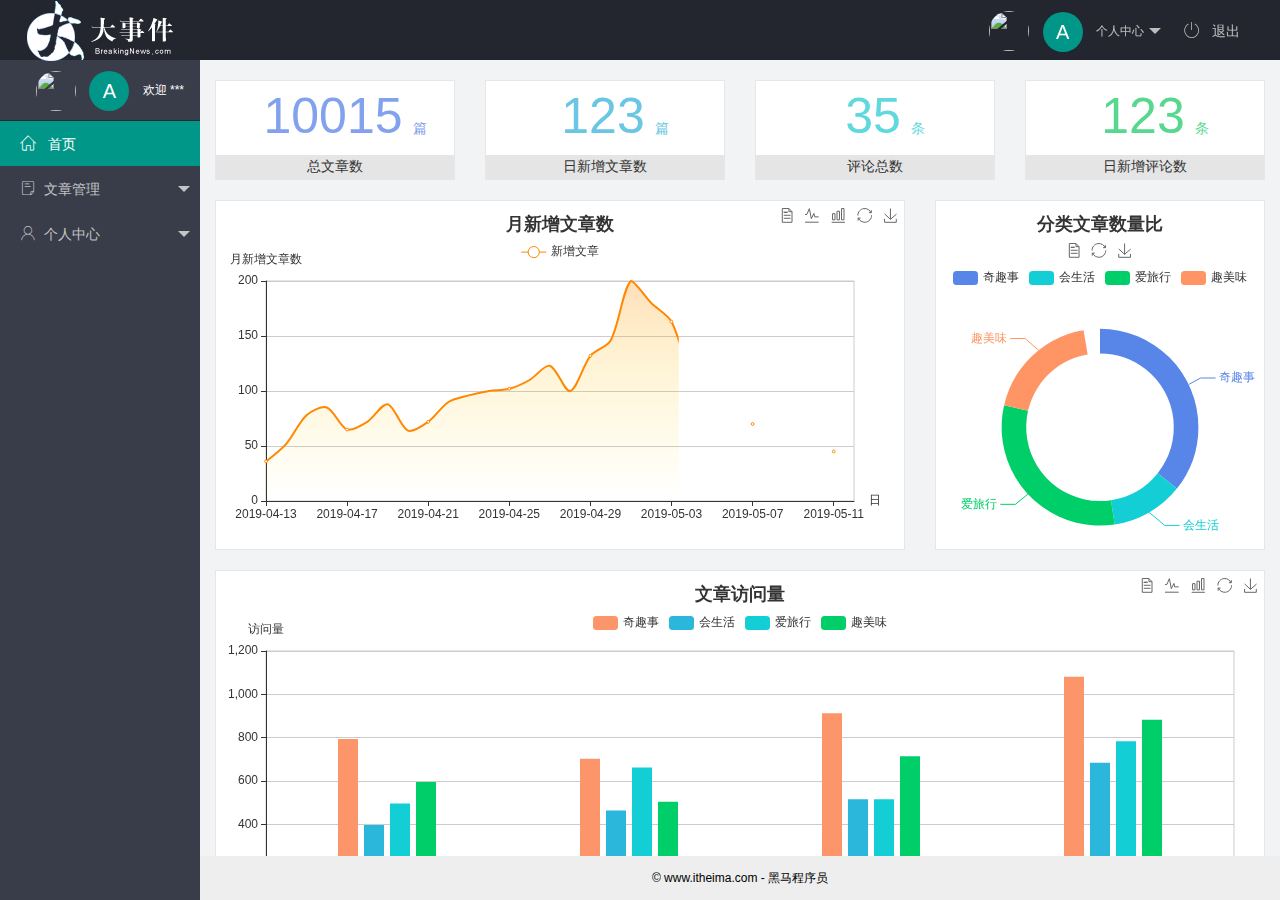
==== commit 6657579f: "完成个人中心功能的开发" ====
--- a/index.html
+++ b/index.html
@@ -28,9 +28,9 @@
                         <span class="text-avatar">A</span> 个人中心
                     </a>
                     <dl class="layui-nav-child">
-                        <dd><a href="">基本资料</a></dd>
-                        <dd><a href="">更换头像</a></dd>
-                        <dd><a href="">重置密码</a></dd>
+                        <dd><a href="/user/user_info.html" target="fm">基本资料</a></dd>
+                        <dd><a href="/user/user_avatar.html" target="fm">更换头像</a></dd>
+                        <dd><a href="/user/user_pwd.html" target="fm">重置密码</a></dd>
                     </dl>
                 </li>
                 <li class="layui-nav-item" lay-header-event="menuRight" lay-unselect>
@@ -66,9 +66,12 @@
                     <li class="layui-nav-item">
                         <a href="javascript:;"><span class="iconfont icon-user"></span>个人中心</a>
                         <dl class="layui-nav-child">
-                            <dd><a href="javascript:;"><i class="layui-icon layui-icon-app"></i>基本资料</a></dd>
-                            <dd><a href="javascript:;"><i class="layui-icon layui-icon-app"></i>更换头像</a></dd>
-                            <dd><a href="javascript:;"><i class="layui-icon layui-icon-app"></i>重置密码</a></dd>
+                            <dd><a href="./user/user_info.html" target="fm"><i
+                                        class="layui-icon layui-icon-app"></i>基本资料</a></dd>
+                            <dd><a href="/user/user_avatar.html" target="fm"><i
+                                        class="layui-icon layui-icon-app"></i>更换头像</a></dd>
+                            <dd><a href="/user/user_pwd.html" target="fm"><i
+                                        class="layui-icon layui-icon-app"></i>重置密码</a></dd>
                         </dl>
                     </li>
                 </ul>
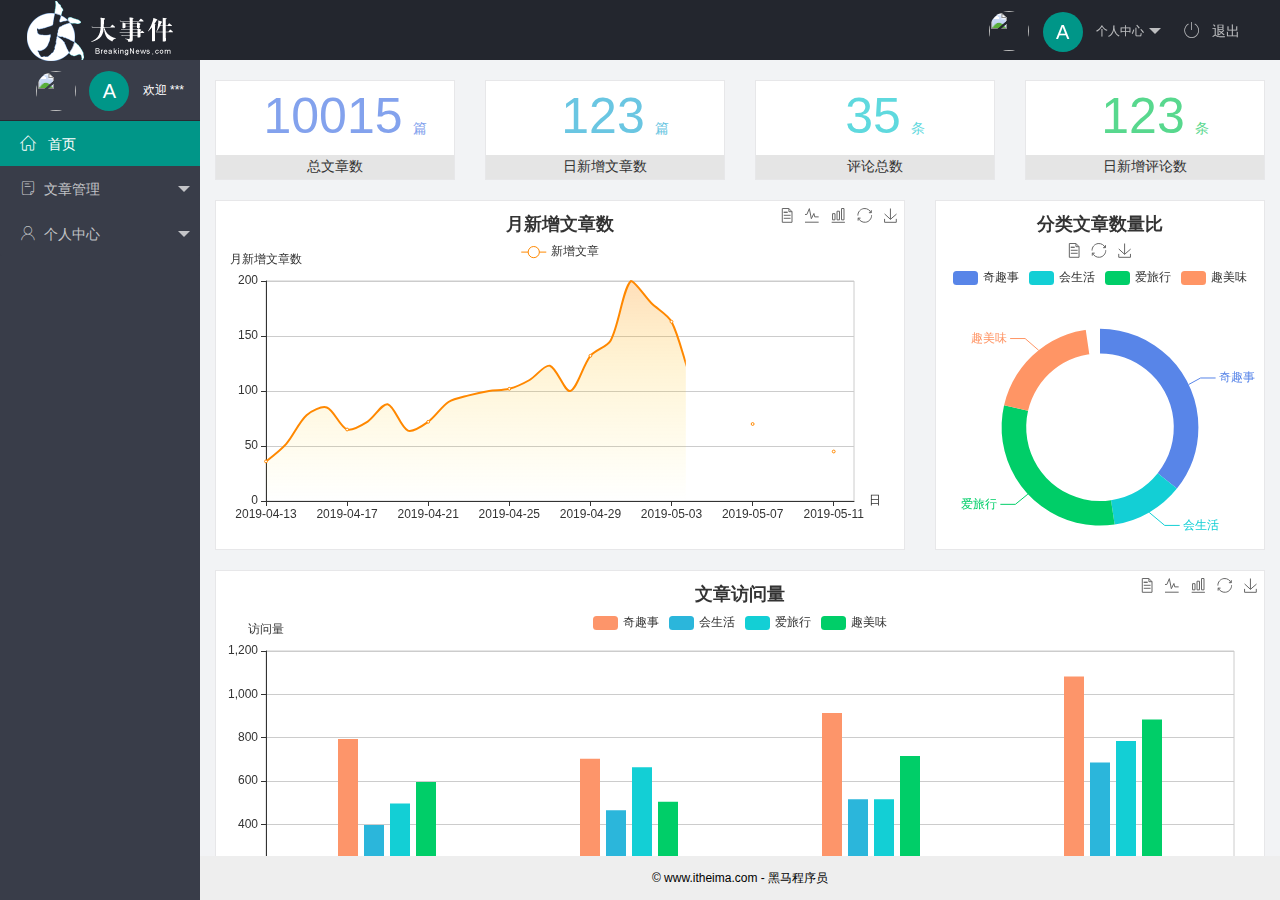
==== commit 76fd1c37: "完成文章管理相关功能的开发" ====
--- a/index.html
+++ b/index.html
@@ -58,9 +58,12 @@
                     <li class="layui-nav-item">
                         <a class="" href="javascript:;"><span class="iconfont icon-16"></span>文章管理</a>
                         <dl class="layui-nav-child">
-                            <dd><a href="javascript:;"><i class="layui-icon layui-icon-app"></i>文章类别</a></dd>
-                            <dd><a href="javascript:;"><i class="layui-icon layui-icon-app"></i>文章列表</a></dd>
-                            <dd><a href="javascript:;"><i class="layui-icon layui-icon-app"></i>发布文章</a></dd>
+                            <dd><a href="/article/art_cate.html" target="fm"><i
+                                        class="layui-icon layui-icon-app"></i>文章类别</a></dd>
+                            <dd><a href="/article/art_list.html" target="fm"><i
+                                        class="layui-icon layui-icon-app"></i>文章列表</a></dd>
+                            <dd><a href="/article/art_pub.html" target="fm"><i
+                                        class="layui-icon layui-icon-app"></i>发布文章</a></dd>
                         </dl>
                     </li>
                     <li class="layui-nav-item">
